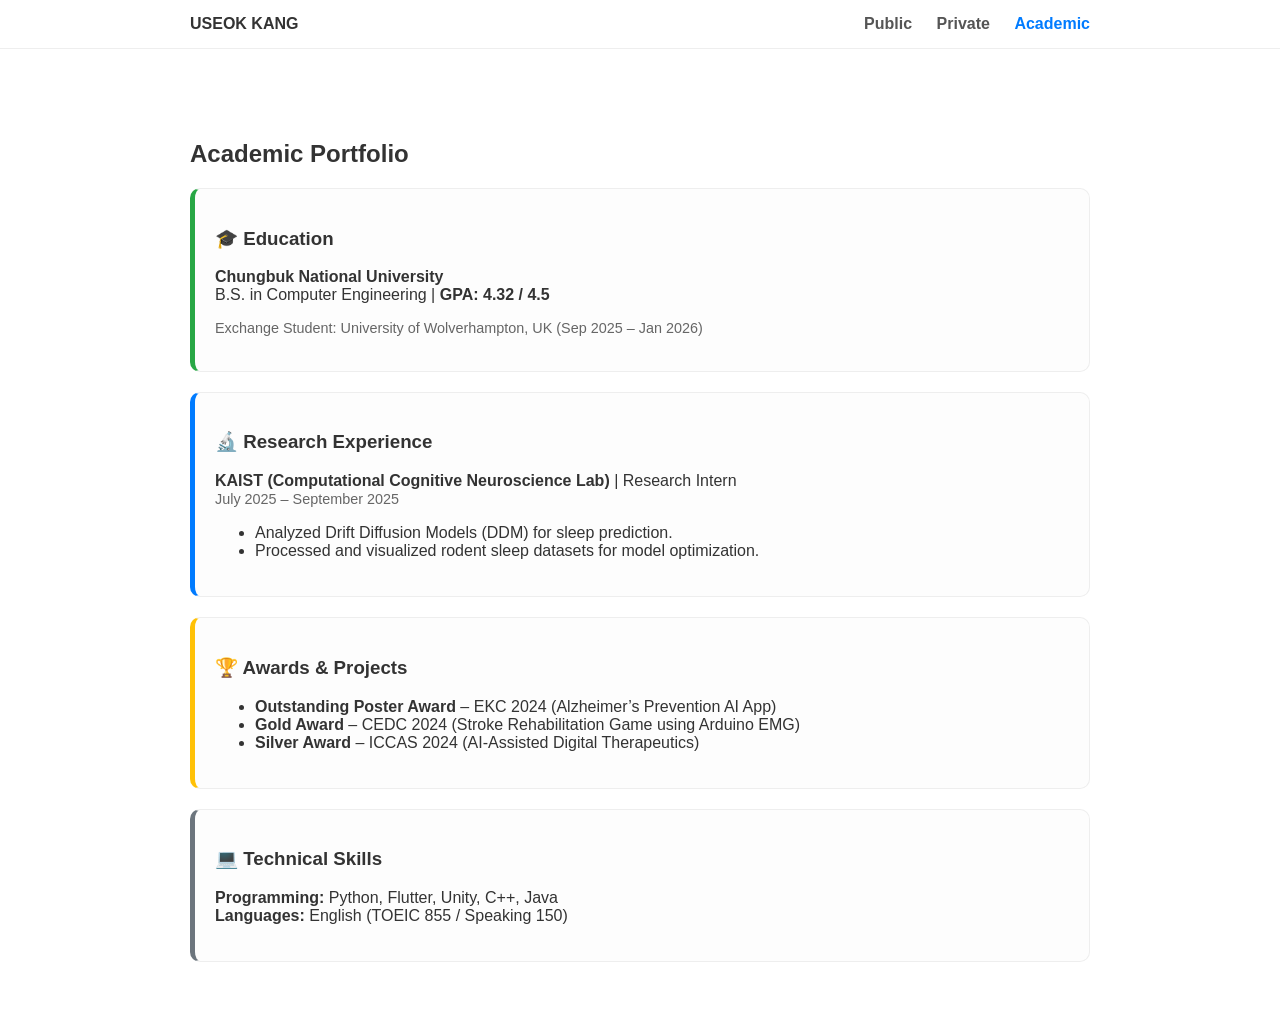
==== academic.html @ 67f7e9c7 "first files upload" ====
<!DOCTYPE html>
<html lang="en">
<head>
    <meta charset="UTF-8">
    <title>Useok Kang | Academic</title>
    <link rel="stylesheet" href="css/style.css">
</head>
<body>
    <nav class="navbar">
        <div class="container" style="padding: 0 20px; display: flex; justify-content: space-between;">
            <strong>USEOK KANG</strong>
            <div>
                <a href="index.html" class="nav-link">Public</a>
                <a href="story.html" class="nav-link">Private</a>
                <a href="academic.html" class="nav-link active">Academic</a>
            </div>
        </div>
    </nav>

    <div class="container">
        <h2>Academic Portfolio</h2>
        
        <div class="card" style="border-left: 5px solid #28a745;">
            <h3>🎓 Education</h3>
            <p><strong>Chungbuk National University</strong><br>B.S. in Computer Engineering | <strong>GPA: 4.32 / 4.5</strong></p>
            <p style="color: #666; font-size: 0.9em;">Exchange Student: University of Wolverhampton, UK (Sep 2025 – Jan 2026)</p>
        </div>

        <div class="card" style="border-left: 5px solid #007bff;">
            <h3>🔬 Research Experience</h3>
            <p><strong>KAIST (Computational Cognitive Neuroscience Lab)</strong> | Research Intern<br>
            <span style="color: #666; font-size: 0.9em;">July 2025 – September 2025</span></p>
            <ul>
                <li>Analyzed Drift Diffusion Models (DDM) for sleep prediction.</li>
                <li>Processed and visualized rodent sleep datasets for model optimization.</li>
            </ul>
        </div>

        <div class="card" style="border-left: 5px solid #ffc107;">
            <h3>🏆 Awards & Projects</h3>
            <ul>
                <li><strong>Outstanding Poster Award</strong> – EKC 2024 (Alzheimer’s Prevention AI App)</li>
                <li><strong>Gold Award</strong> – CEDC 2024 (Stroke Rehabilitation Game using Arduino EMG)</li>
                <li><strong>Silver Award</strong> – ICCAS 2024 (AI-Assisted Digital Therapeutics)</li>
            </ul>
        </div>

        <div class="card" style="border-left: 5px solid #6c757d;">
            <h3>💻 Technical Skills</h3>
            <p><strong>Programming:</strong> Python, Flutter, Unity, C++, Java<br>
            <strong>Languages:</strong> English (TOEIC 855 / Speaking 150)</p>
        </div>
    </div>
</body>
</html>
---- css/style.css ----
/* css/style.css */
body { font-family: 'Inter', sans-serif; background: #ffffff; color: #333; margin: 0; padding-top: 80px; }
.navbar { background: rgba(255,255,255,0.95); backdrop-filter: blur(5px); border-bottom: 1px solid #eee; padding: 15px 0; position: fixed; top: 0; width: 100%; z-index: 1000; }
.nav-link { color: #555; text-decoration: none; margin-left: 20px; font-weight: 600; }
.nav-link:hover, .nav-link.active { color: #007bff; }
.container { max-width: 900px; margin: 0 auto; padding: 40px 20px; }
.photo-circle { width: 250px; height: 250px; border-radius: 50%; object-fit: cover; margin-bottom: 30px; border: 5px solid #f8f9fa; }
.photo-landscape { width: 100%; height: 350px; object-fit: cover; border-radius: 15px; margin-bottom: 20px; }
.btn { display: inline-block; padding: 10px 25px; border-radius: 30px; text-decoration: none; font-weight: bold; margin: 5px; }
.btn-primary { background: #007bff; color: white; border: 1px solid #007bff; }
.btn-dark { background: #333; color: white; border: 1px solid #333; }
.card { background: #fdfdfd; border: 1px solid #eee; border-radius: 10px; padding: 20px; margin-bottom: 20px; }
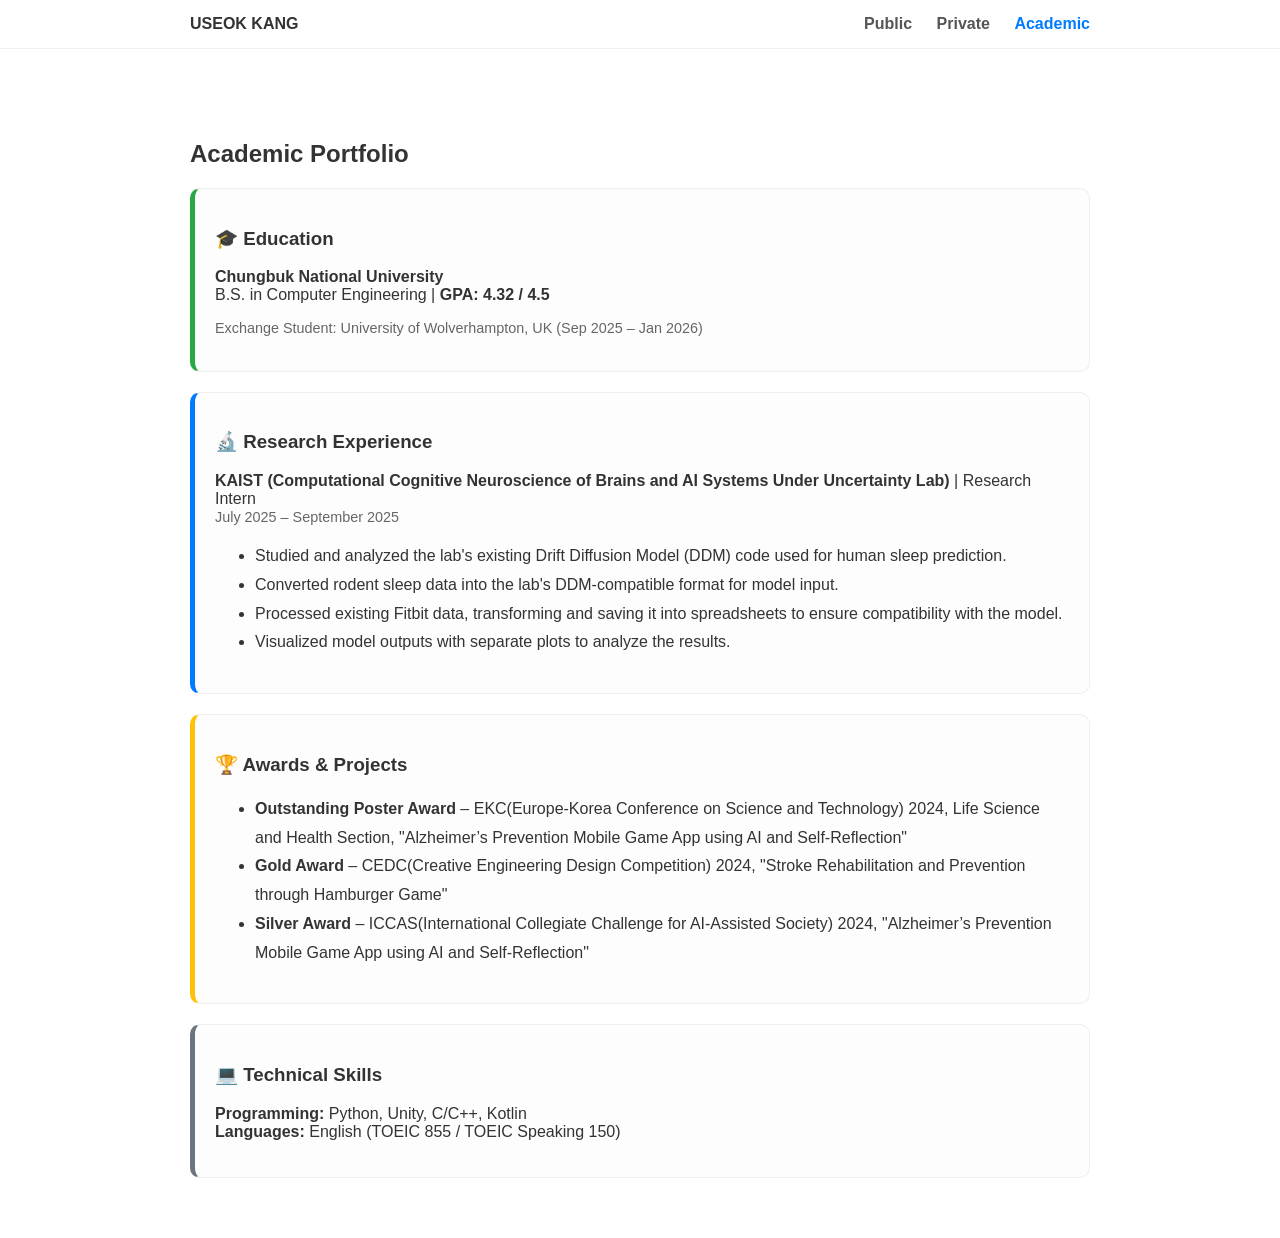
==== commit 40028eed: "Refine academic portfolio content and structure Updated research experience details and awards/proje" ====
--- a/academic.html
+++ b/academic.html
@@ -28,28 +28,31 @@
 
         <div class="card" style="border-left: 5px solid #007bff;">
             <h3>🔬 Research Experience</h3>
-            <p><strong>KAIST (Computational Cognitive Neuroscience Lab)</strong> | Research Intern<br>
+            <p><strong>KAIST (Computational Cognitive Neuroscience of Brains and AI Systems Under Uncertainty Lab)</strong> | Research Intern<br>
             <span style="color: #666; font-size: 0.9em;">July 2025 – September 2025</span></p>
-            <ul>
-                <li>Analyzed Drift Diffusion Models (DDM) for sleep prediction.</li>
-                <li>Processed and visualized rodent sleep datasets for model optimization.</li>
+            <ul style="line-height: 1.8;">
+                <li>Studied and analyzed the lab's existing Drift Diffusion Model (DDM) code used for human sleep prediction.</li>
+                <li>Converted rodent sleep data into the lab's DDM-compatible format for model input.</li>
+                <li>Processed existing Fitbit data, transforming and saving it into spreadsheets to ensure compatibility with the model.</li>
+                <li>Visualized model outputs with separate plots to analyze the results.</li>
             </ul>
         </div>
 
-        <div class="card" style="border-left: 5px solid #ffc107;">
+       <div class="card" style="border-left: 5px solid #ffc107;">
             <h3>🏆 Awards & Projects</h3>
-            <ul>
-                <li><strong>Outstanding Poster Award</strong> – EKC 2024 (Alzheimer’s Prevention AI App)</li>
-                <li><strong>Gold Award</strong> – CEDC 2024 (Stroke Rehabilitation Game using Arduino EMG)</li>
-                <li><strong>Silver Award</strong> – ICCAS 2024 (AI-Assisted Digital Therapeutics)</li>
+            <ul style="line-height: 1.8;">
+                <li><strong>Outstanding Poster Award</strong> – EKC(Europe-Korea Conference on Science and Technology) 2024, Life Science and Health Section, "Alzheimer’s Prevention Mobile Game App using AI and Self-Reflection"</li>
+                <li><strong>Gold Award</strong> – CEDC(Creative Engineering Design Competition) 2024, "Stroke Rehabilitation and Prevention through Hamburger Game"</li>
+                <li><strong>Silver Award</strong> – ICCAS(International Collegiate Challenge for AI-Assisted Society) 2024, "Alzheimer’s Prevention Mobile Game App using AI and Self-Reflection"</li>
             </ul>
         </div>
 
         <div class="card" style="border-left: 5px solid #6c757d;">
             <h3>💻 Technical Skills</h3>
-            <p><strong>Programming:</strong> Python, Flutter, Unity, C++, Java<br>
-            <strong>Languages:</strong> English (TOEIC 855 / Speaking 150)</p>
+            <p><strong>Programming:</strong> Python, Unity, C/C++, Kotlin <br>
+            <strong>Languages:</strong> English (TOEIC 855 / TOEIC Speaking 150)</p>
         </div>
     </div>
 </body>
-</html>+
+</html>
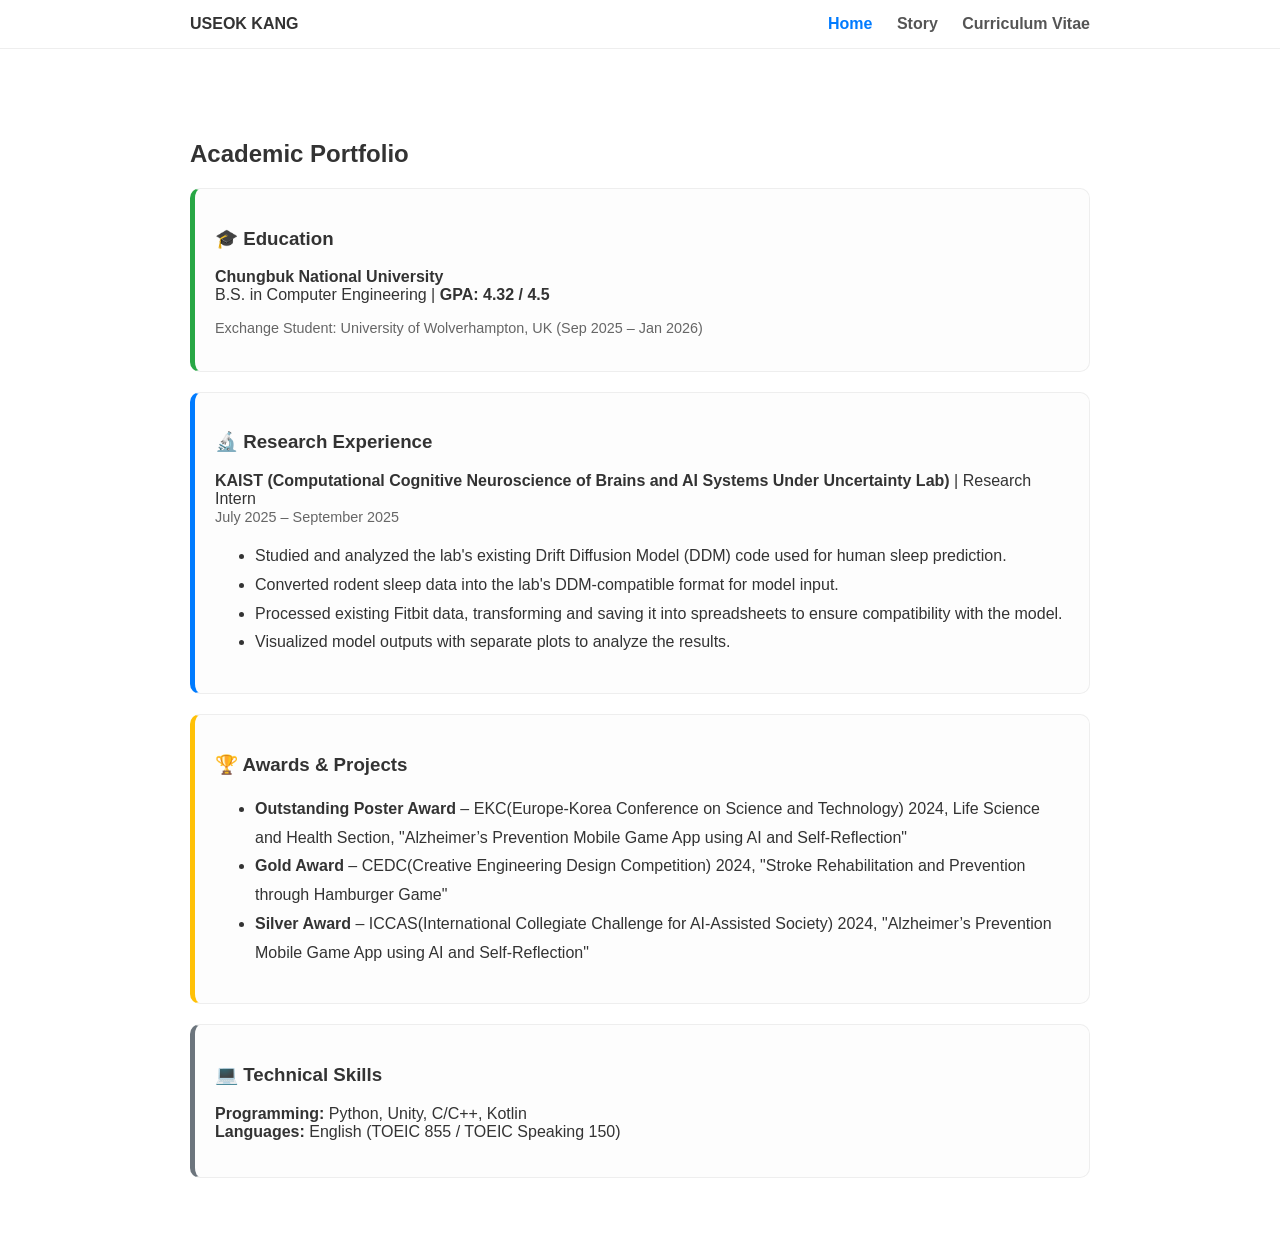
==== commit 58ad6641: "Update academic.html" ====
--- a/academic.html
+++ b/academic.html
@@ -10,9 +10,9 @@
         <div class="container" style="padding: 0 20px; display: flex; justify-content: space-between;">
             <strong>USEOK KANG</strong>
             <div>
-                <a href="index.html" class="nav-link">Public</a>
-                <a href="story.html" class="nav-link">Private</a>
-                <a href="academic.html" class="nav-link active">Academic</a>
+                <a href="index.html" class="nav-link active">Home</a>
+                <a href="story.html" class="nav-link">Story</a>
+                <a href="academic.html" class="nav-link">Curriculum Vitae</a>
             </div>
         </div>
     </nav>
@@ -56,3 +56,4 @@
 </body>
 
 </html>
+
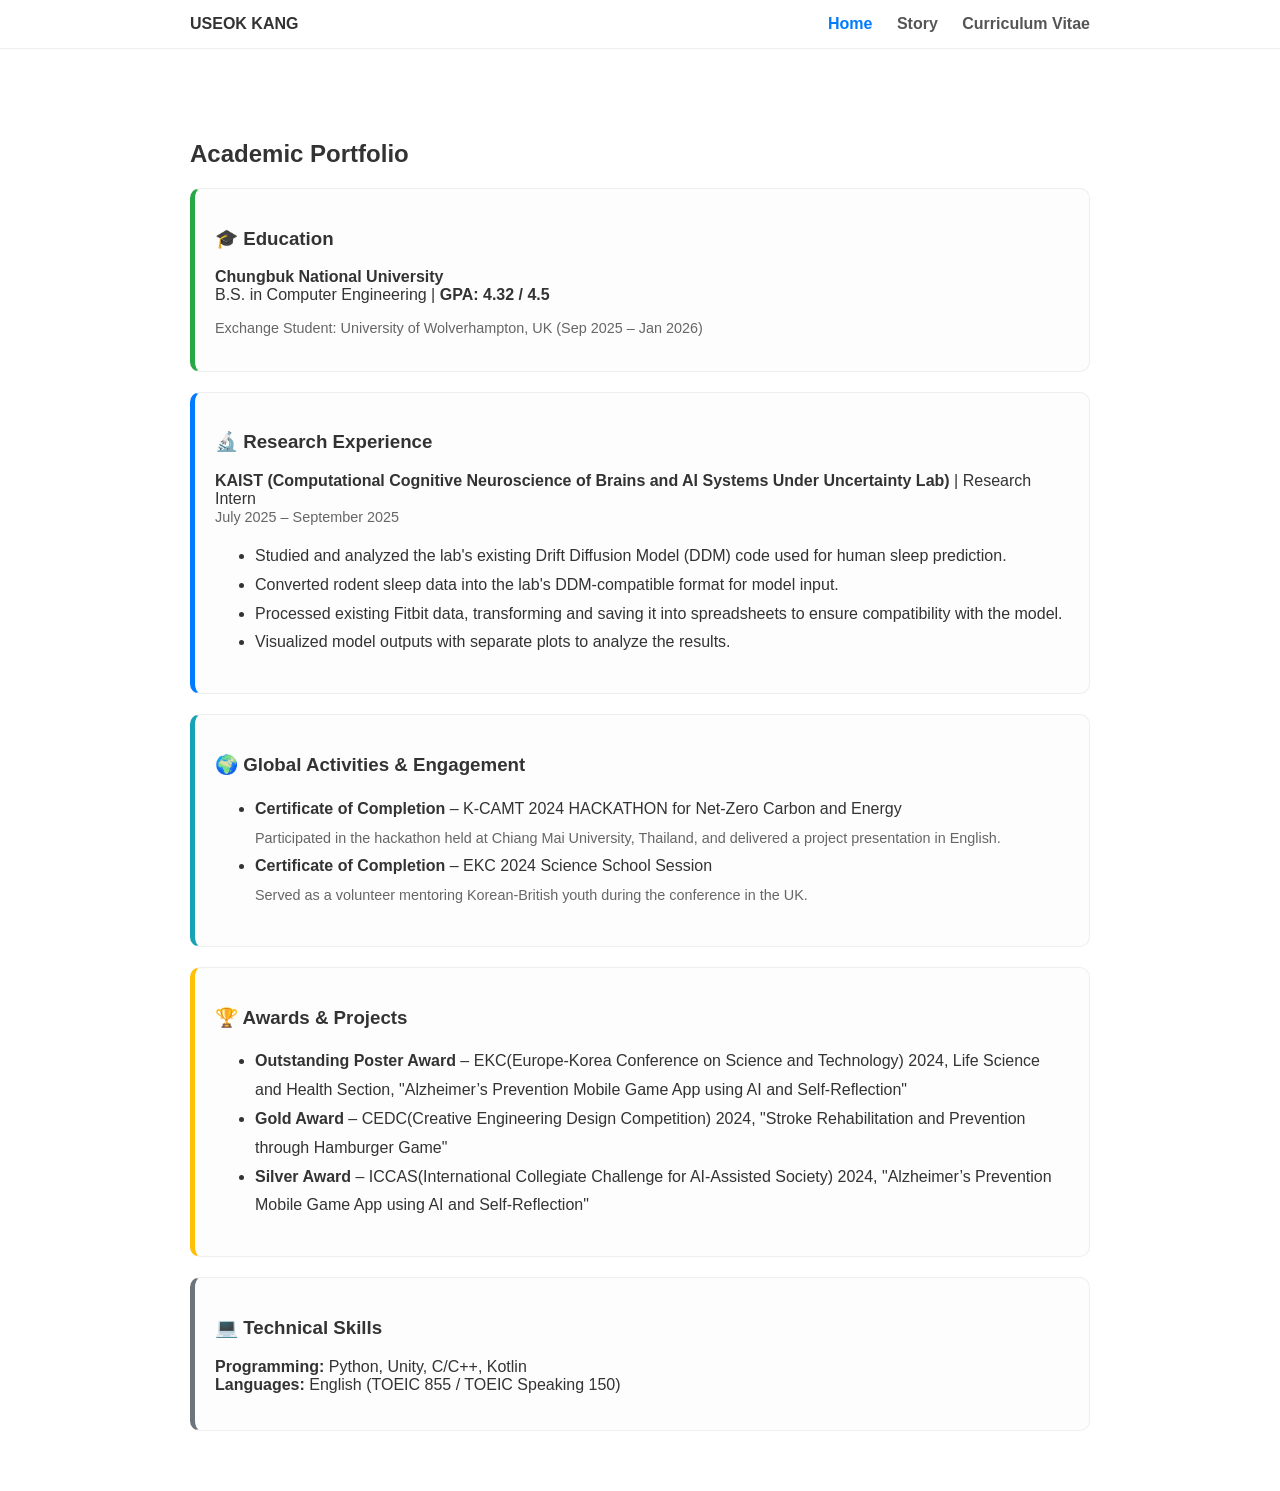
==== commit 8bfe2347: "Update academic.html with global activities section Added global activities and engagement section t" ====
--- a/academic.html
+++ b/academic.html
@@ -38,7 +38,17 @@
             </ul>
         </div>
 
-       <div class="card" style="border-left: 5px solid #ffc107;">
+        <div class="card" style="border-left: 5px solid #17a2b8;">
+            <h3>🌍 Global Activities & Engagement</h3>
+            <ul style="line-height: 1.8;">
+                <li><strong>Certificate of Completion</strong> – K-CAMT 2024 HACKATHON for Net-Zero Carbon and Energy<br>
+                <span style="color: #666; font-size: 0.9em;">Participated in the hackathon held at Chiang Mai University, Thailand, and delivered a project presentation in English.</span></li>
+                <li><strong>Certificate of Completion</strong> – EKC 2024 Science School Session<br>
+                <span style="color: #666; font-size: 0.9em;">Served as a volunteer mentoring Korean-British youth during the conference in the UK.</span></li>
+            </ul>
+        </div>
+
+        <div class="card" style="border-left: 5px solid #ffc107;">
             <h3>🏆 Awards & Projects</h3>
             <ul style="line-height: 1.8;">
                 <li><strong>Outstanding Poster Award</strong> – EKC(Europe-Korea Conference on Science and Technology) 2024, Life Science and Health Section, "Alzheimer’s Prevention Mobile Game App using AI and Self-Reflection"</li>
@@ -57,3 +67,4 @@
 
 </html>
 
+
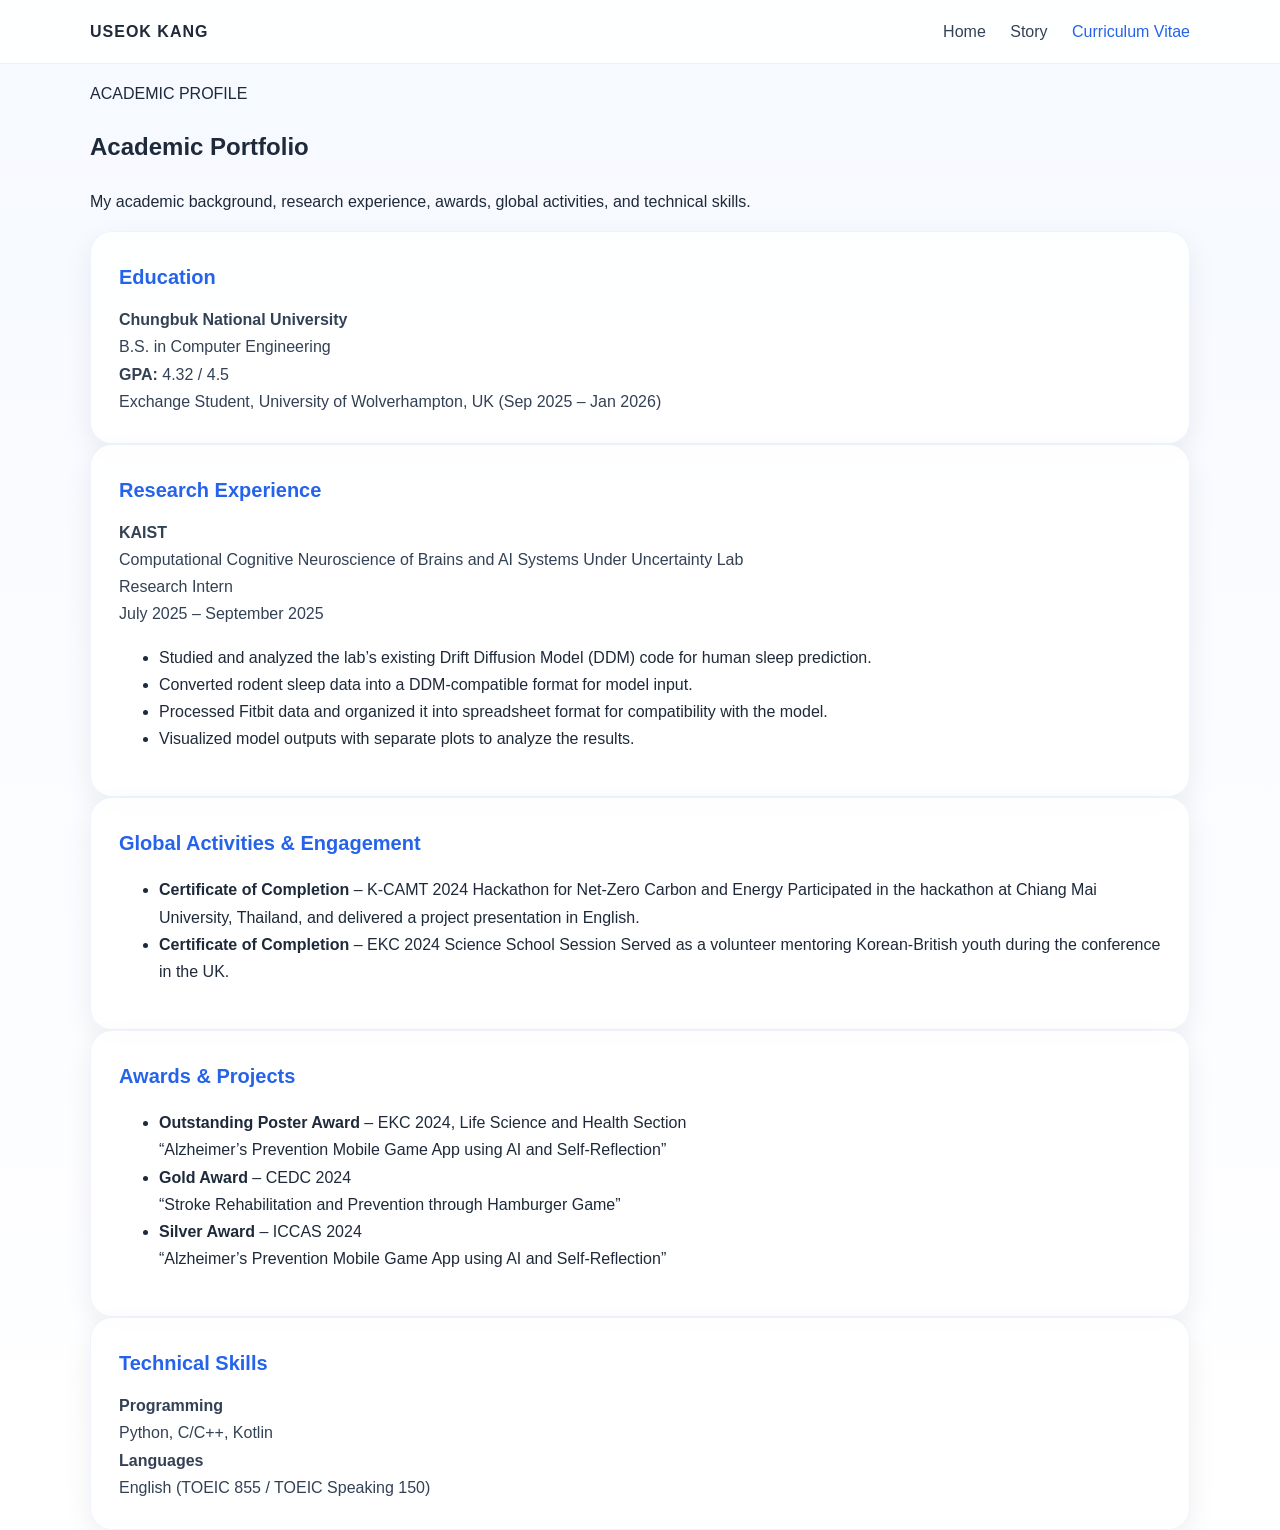
==== commit 059590fd: "Update academic.html" ====
--- a/academic.html
+++ b/academic.html
@@ -2,69 +2,113 @@
 <html lang="en">
 <head>
     <meta charset="UTF-8">
+    <meta name="viewport" content="width=device-width, initial-scale=1.0">
     <title>Useok Kang | Academic</title>
     <link rel="stylesheet" href="css/style.css">
 </head>
 <body>
     <nav class="navbar">
-        <div class="container" style="padding: 0 20px; display: flex; justify-content: space-between;">
-            <strong>USEOK KANG</strong>
+        <div class="container nav-inner">
+            <strong class="logo">USEOK KANG</strong>
             <div>
-                <a href="index.html" class="nav-link active">Home</a>
+                <a href="index.html" class="nav-link">Home</a>
                 <a href="story.html" class="nav-link">Story</a>
-                <a href="academic.html" class="nav-link">Curriculum Vitae</a>
+                <a href="academic.html" class="nav-link active">Curriculum Vitae</a>
             </div>
         </div>
     </nav>
 
-    <div class="container">
-        <h2>Academic Portfolio</h2>
-        
-        <div class="card" style="border-left: 5px solid #28a745;">
-            <h3>🎓 Education</h3>
-            <p><strong>Chungbuk National University</strong><br>B.S. in Computer Engineering | <strong>GPA: 4.32 / 4.5</strong></p>
-            <p style="color: #666; font-size: 0.9em;">Exchange Student: University of Wolverhampton, UK (Sep 2025 – Jan 2026)</p>
-        </div>
+    <div class="container academic-page">
+        <section class="page-header">
+            <p class="section-badge">ACADEMIC PROFILE</p>
+            <h1>Academic Portfolio</h1>
+            <p class="page-subtitle">
+                My academic background, research experience, awards, global activities,
+                and technical skills.
+            </p>
+        </section>
 
-        <div class="card" style="border-left: 5px solid #007bff;">
-            <h3>🔬 Research Experience</h3>
-            <p><strong>KAIST (Computational Cognitive Neuroscience of Brains and AI Systems Under Uncertainty Lab)</strong> | Research Intern<br>
-            <span style="color: #666; font-size: 0.9em;">July 2025 – September 2025</span></p>
-            <ul style="line-height: 1.8;">
-                <li>Studied and analyzed the lab's existing Drift Diffusion Model (DDM) code used for human sleep prediction.</li>
-                <li>Converted rodent sleep data into the lab's DDM-compatible format for model input.</li>
-                <li>Processed existing Fitbit data, transforming and saving it into spreadsheets to ensure compatibility with the model.</li>
-                <li>Visualized model outputs with separate plots to analyze the results.</li>
-            </ul>
-        </div>
+        <section class="academic-grid">
+            <div class="card academic-card accent-green">
+                <h3>Education</h3>
+                <p>
+                    <strong>Chungbuk National University</strong><br>
+                    B.S. in Computer Engineering
+                </p>
+                <p class="meta-text"><strong>GPA:</strong> 4.32 / 4.5</p>
+                <p class="meta-text">
+                    Exchange Student, University of Wolverhampton, UK
+                    (Sep 2025 – Jan 2026)
+                </p>
+            </div>
 
-        <div class="card" style="border-left: 5px solid #17a2b8;">
-            <h3>🌍 Global Activities & Engagement</h3>
-            <ul style="line-height: 1.8;">
-                <li><strong>Certificate of Completion</strong> – K-CAMT 2024 HACKATHON for Net-Zero Carbon and Energy<br>
-                <span style="color: #666; font-size: 0.9em;">Participated in the hackathon held at Chiang Mai University, Thailand, and delivered a project presentation in English.</span></li>
-                <li><strong>Certificate of Completion</strong> – EKC 2024 Science School Session<br>
-                <span style="color: #666; font-size: 0.9em;">Served as a volunteer mentoring Korean-British youth during the conference in the UK.</span></li>
-            </ul>
-        </div>
+            <div class="card academic-card accent-blue">
+                <h3>Research Experience</h3>
+                <p>
+                    <strong>KAIST</strong><br>
+                    Computational Cognitive Neuroscience of Brains and AI Systems Under Uncertainty Lab<br>
+                    Research Intern
+                </p>
+                <p class="meta-text">July 2025 – September 2025</p>
+                <ul class="clean-list">
+                    <li>Studied and analyzed the lab’s existing Drift Diffusion Model (DDM) code for human sleep prediction.</li>
+                    <li>Converted rodent sleep data into a DDM-compatible format for model input.</li>
+                    <li>Processed Fitbit data and organized it into spreadsheet format for compatibility with the model.</li>
+                    <li>Visualized model outputs with separate plots to analyze the results.</li>
+                </ul>
+            </div>
 
-        <div class="card" style="border-left: 5px solid #ffc107;">
-            <h3>🏆 Awards & Projects</h3>
-            <ul style="line-height: 1.8;">
-                <li><strong>Outstanding Poster Award</strong> – EKC(Europe-Korea Conference on Science and Technology) 2024, Life Science and Health Section, "Alzheimer’s Prevention Mobile Game App using AI and Self-Reflection"</li>
-                <li><strong>Gold Award</strong> – CEDC(Creative Engineering Design Competition) 2024, "Stroke Rehabilitation and Prevention through Hamburger Game"</li>
-                <li><strong>Silver Award</strong> – ICCAS(International Collegiate Challenge for AI-Assisted Society) 2024, "Alzheimer’s Prevention Mobile Game App using AI and Self-Reflection"</li>
-            </ul>
-        </div>
+            <div class="card academic-card accent-cyan">
+                <h3>Global Activities & Engagement</h3>
+                <ul class="clean-list">
+                    <li>
+                        <strong>Certificate of Completion</strong> – K-CAMT 2024 Hackathon for Net-Zero Carbon and Energy
+                        <span class="list-note">
+                            Participated in the hackathon at Chiang Mai University, Thailand,
+                            and delivered a project presentation in English.
+                        </span>
+                    </li>
+                    <li>
+                        <strong>Certificate of Completion</strong> – EKC 2024 Science School Session
+                        <span class="list-note">
+                            Served as a volunteer mentoring Korean-British youth during the conference in the UK.
+                        </span>
+                    </li>
+                </ul>
+            </div>
 
-        <div class="card" style="border-left: 5px solid #6c757d;">
-            <h3>💻 Technical Skills</h3>
-            <p><strong>Programming:</strong> Python, Unity, C/C++, Kotlin <br>
-            <strong>Languages:</strong> English (TOEIC 855 / TOEIC Speaking 150)</p>
-        </div>
+            <div class="card academic-card accent-yellow">
+                <h3>Awards & Projects</h3>
+                <ul class="clean-list">
+                    <li>
+                        <strong>Outstanding Poster Award</strong> – EKC 2024, Life Science and Health Section<br>
+                        <span class="list-note">“Alzheimer’s Prevention Mobile Game App using AI and Self-Reflection”</span>
+                    </li>
+                    <li>
+                        <strong>Gold Award</strong> – CEDC 2024<br>
+                        <span class="list-note">“Stroke Rehabilitation and Prevention through Hamburger Game”</span>
+                    </li>
+                    <li>
+                        <strong>Silver Award</strong> – ICCAS 2024<br>
+                        <span class="list-note">“Alzheimer’s Prevention Mobile Game App using AI and Self-Reflection”</span>
+                    </li>
+                </ul>
+            </div>
+
+            <div class="card academic-card accent-gray full-width">
+                <h3>Technical Skills</h3>
+                <div class="skills-grid">
+                    <div>
+                        <p><strong>Programming</strong></p>
+                        <p class="meta-text">Python, C/C++, Kotlin</p>
+                    </div>
+                    <div>
+                        <p><strong>Languages</strong></p>
+                        <p class="meta-text">English (TOEIC 855 / TOEIC Speaking 150)</p>
+                    </div>
+                </div>
+            </div>
+        </section>
     </div>
 </body>
-
 </html>
-
-
--- a/css/style.css
+++ b/css/style.css
@@ -1,12 +1,217 @@
-/* css/style.css */
-body { font-family: 'Inter', sans-serif; background: #ffffff; color: #333; margin: 0; padding-top: 80px; }
-.navbar { background: rgba(255,255,255,0.95); backdrop-filter: blur(5px); border-bottom: 1px solid #eee; padding: 15px 0; position: fixed; top: 0; width: 100%; z-index: 1000; }
-.nav-link { color: #555; text-decoration: none; margin-left: 20px; font-weight: 600; }
-.nav-link:hover, .nav-link.active { color: #007bff; }
-.container { max-width: 900px; margin: 0 auto; padding: 40px 20px; }
-.photo-circle { width: 250px; height: 250px; border-radius: 50%; object-fit: cover; margin-bottom: 30px; border: 5px solid #f8f9fa; }
-.photo-landscape { width: 100%; height: 350px; object-fit: cover; border-radius: 15px; margin-bottom: 20px; }
-.btn { display: inline-block; padding: 10px 25px; border-radius: 30px; text-decoration: none; font-weight: bold; margin: 5px; }
-.btn-primary { background: #007bff; color: white; border: 1px solid #007bff; }
-.btn-dark { background: #333; color: white; border: 1px solid #333; }
-.card { background: #fdfdfd; border: 1px solid #eee; border-radius: 10px; padding: 20px; margin-bottom: 20px; }+body {
+    margin: 0;
+    font-family: "Segoe UI", Arial, sans-serif;
+    background: linear-gradient(180deg, #f6f9ff 0%, #ffffff 100%);
+    color: #1e2a3a;
+    line-height: 1.7;
+}
+
+.container {
+    width: min(1100px, 92%);
+    margin: 0 auto;
+}
+
+.navbar {
+    position: sticky;
+    top: 0;
+    z-index: 1000;
+    background: rgba(255, 255, 255, 0.88);
+    backdrop-filter: blur(10px);
+    border-bottom: 1px solid rgba(0, 0, 0, 0.06);
+}
+
+.nav-inner {
+    padding: 18px 20px;
+    display: flex;
+    justify-content: space-between;
+    align-items: center;
+}
+
+.logo {
+    letter-spacing: 1px;
+    font-size: 1rem;
+}
+
+.nav-link {
+    color: #334155;
+    text-decoration: none;
+    margin-left: 20px;
+    font-weight: 500;
+    transition: color 0.25s ease;
+}
+
+.nav-link:hover,
+.nav-link.active {
+    color: #2563eb;
+}
+
+.story-page {
+    padding: 50px 0 80px;
+}
+
+.story-header {
+    text-align: center;
+    margin-bottom: 32px;
+}
+
+.story-badge {
+    display: inline-block;
+    margin: 0 0 10px;
+    padding: 6px 12px;
+    border-radius: 999px;
+    background: #dbeafe;
+    color: #1d4ed8;
+    font-size: 0.82rem;
+    font-weight: 700;
+    letter-spacing: 0.08em;
+}
+
+.story-header h1 {
+    margin: 0;
+    font-size: 2.6rem;
+    color: #0f172a;
+}
+
+.story-subtitle {
+    max-width: 720px;
+    margin: 16px auto 0;
+    color: #475569;
+    font-size: 1.05rem;
+}
+
+.photo-grid {
+    display: grid;
+    grid-template-columns: 2fr 1fr;
+    gap: 22px;
+    margin-top: 30px;
+    margin-bottom: 42px;
+}
+
+.photo-card {
+    position: relative;
+    overflow: hidden;
+    border-radius: 24px;
+    background: #e5e7eb;
+    box-shadow: 0 16px 40px rgba(15, 23, 42, 0.12);
+    min-height: 320px;
+    transform: translateY(0);
+    transition: transform 0.35s ease, box-shadow 0.35s ease;
+}
+
+.photo-card.large {
+    min-height: 460px;
+}
+
+.photo-card:hover {
+    transform: translateY(-6px);
+    box-shadow: 0 22px 48px rgba(15, 23, 42, 0.18);
+}
+
+.photo-card img {
+    width: 100%;
+    height: 100%;
+    object-fit: cover;
+    display: block;
+    transition: transform 0.5s ease;
+}
+
+.photo-card:hover img {
+    transform: scale(1.04);
+}
+
+.photo-overlay {
+    position: absolute;
+    left: 0;
+    right: 0;
+    bottom: 0;
+    padding: 22px;
+    color: white;
+    background: linear-gradient(to top, rgba(15, 23, 42, 0.85), rgba(15, 23, 42, 0.15), transparent);
+}
+
+.photo-overlay span {
+    display: inline-block;
+    font-size: 0.8rem;
+    opacity: 0.9;
+    margin-bottom: 6px;
+}
+
+.photo-overlay h3 {
+    margin: 0;
+    font-size: 1.2rem;
+}
+
+.story-cards {
+    display: grid;
+    gap: 22px;
+}
+
+.card {
+    background: rgba(255, 255, 255, 0.88);
+    border: 1px solid rgba(37, 99, 235, 0.08);
+    border-radius: 22px;
+    padding: 28px;
+    box-shadow: 0 10px 28px rgba(15, 23, 42, 0.07);
+    transition: transform 0.25s ease, box-shadow 0.25s ease;
+}
+
+.card:hover {
+    transform: translateY(-4px);
+    box-shadow: 0 16px 34px rgba(15, 23, 42, 0.11);
+}
+
+.card h3 {
+    margin-top: 0;
+    margin-bottom: 12px;
+    color: #2563eb;
+    font-size: 1.25rem;
+}
+
+.card p {
+    margin: 0;
+    color: #334155;
+}
+
+.highlight-card {
+    background: linear-gradient(135deg, #eff6ff 0%, #ffffff 100%);
+    border: 1px solid rgba(37, 99, 235, 0.12);
+}
+
+@media (max-width: 900px) {
+    .photo-grid {
+        grid-template-columns: 1fr;
+    }
+
+    .photo-card.large,
+    .photo-card {
+        min-height: 300px;
+    }
+
+    .story-header h1 {
+        font-size: 2rem;
+    }
+}
+
+@media (max-width: 640px) {
+    .nav-inner {
+        flex-direction: column;
+        gap: 10px;
+    }
+
+    .nav-link {
+        margin-left: 12px;
+        margin-right: 12px;
+    }
+
+    .story-page {
+        padding-top: 30px;
+    }
+
+    .story-header h1 {
+        font-size: 1.7rem;
+    }
+
+    .card {
+        padding: 22px;
+    }
+}
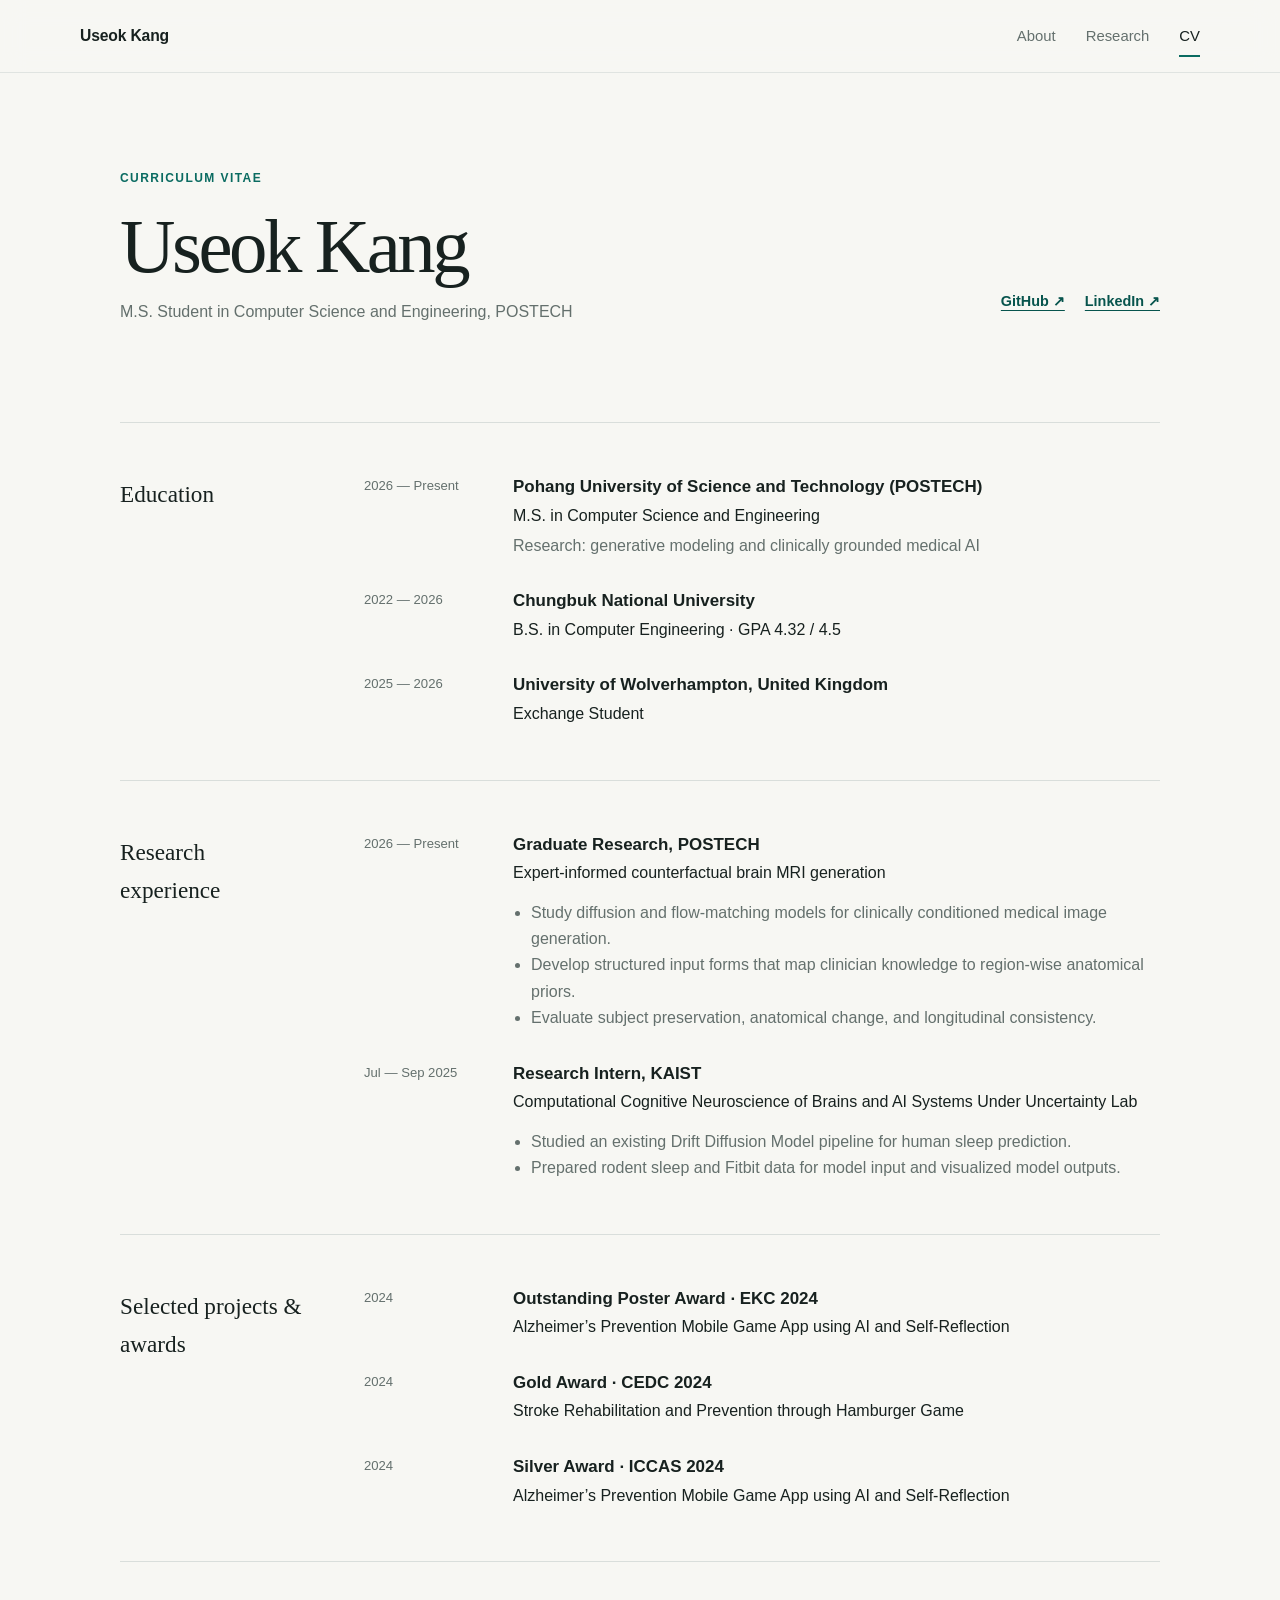
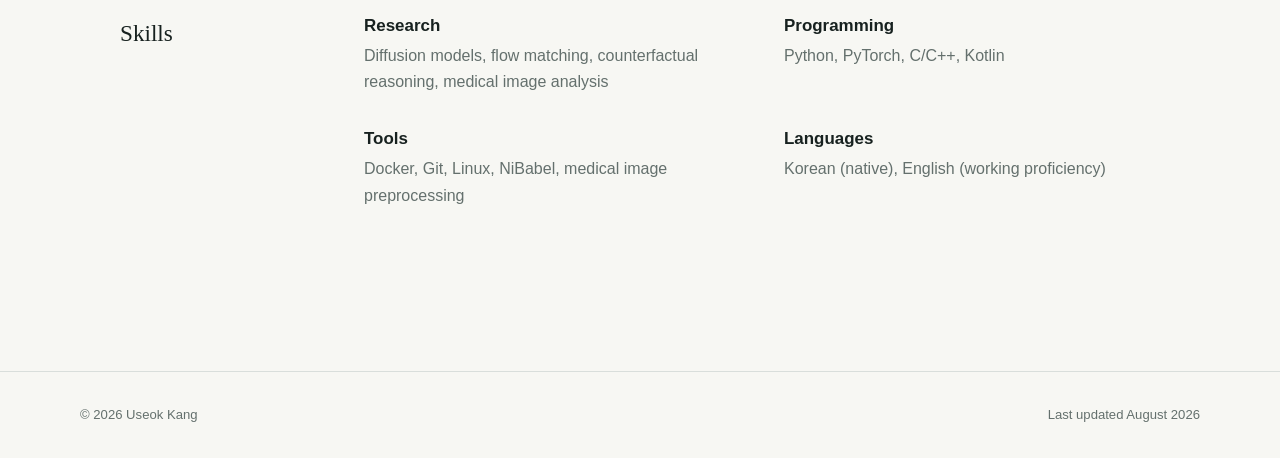
==== commit 1d181f51: "Redesign portfolio for current POSTECH research profile" ====
--- a/academic.html
+++ b/academic.html
@@ -1,114 +1,139 @@
-<!DOCTYPE html>
-<html lang="en">
-<head>
-    <meta charset="UTF-8">
-    <meta name="viewport" content="width=device-width, initial-scale=1.0">
-    <title>Useok Kang | Academic</title>
-    <link rel="stylesheet" href="css/style.css">
-</head>
-<body>
-    <nav class="navbar">
-        <div class="container nav-inner">
-            <strong class="logo">USEOK KANG</strong>
-            <div>
-                <a href="index.html" class="nav-link">Home</a>
-                <a href="story.html" class="nav-link">Story</a>
-                <a href="academic.html" class="nav-link active">Curriculum Vitae</a>
-            </div>
-        </div>
-    </nav>
-
-    <div class="container academic-page">
-        <section class="page-header">
-            <p class="section-badge">ACADEMIC PROFILE</p>
-            <h1>Academic Portfolio</h1>
-            <p class="page-subtitle">
-                My academic background, research experience, awards, global activities,
-                and technical skills.
-            </p>
-        </section>
-
-        <section class="academic-grid">
-            <div class="card academic-card accent-green">
-                <h3>Education</h3>
-                <p>
-                    <strong>Chungbuk National University</strong><br>
-                    B.S. in Computer Engineering
-                </p>
-                <p class="meta-text"><strong>GPA:</strong> 4.32 / 4.5</p>
-                <p class="meta-text">
-                    Exchange Student, University of Wolverhampton, UK
-                    (Sep 2025 – Jan 2026)
-                </p>
-            </div>
-
-            <div class="card academic-card accent-blue">
-                <h3>Research Experience</h3>
-                <p>
-                    <strong>KAIST</strong><br>
-                    Computational Cognitive Neuroscience of Brains and AI Systems Under Uncertainty Lab<br>
-                    Research Intern
-                </p>
-                <p class="meta-text">July 2025 – September 2025</p>
-                <ul class="clean-list">
-                    <li>Studied and analyzed the lab’s existing Drift Diffusion Model (DDM) code for human sleep prediction.</li>
-                    <li>Converted rodent sleep data into a DDM-compatible format for model input.</li>
-                    <li>Processed Fitbit data and organized it into spreadsheet format for compatibility with the model.</li>
-                    <li>Visualized model outputs with separate plots to analyze the results.</li>
-                </ul>
-            </div>
-
-            <div class="card academic-card accent-cyan">
-                <h3>Global Activities & Engagement</h3>
-                <ul class="clean-list">
-                    <li>
-                        <strong>Certificate of Completion</strong> – K-CAMT 2024 Hackathon for Net-Zero Carbon and Energy
-                        <span class="list-note">
-                            Participated in the hackathon at Chiang Mai University, Thailand,
-                            and delivered a project presentation in English.
-                        </span>
-                    </li>
-                    <li>
-                        <strong>Certificate of Completion</strong> – EKC 2024 Science School Session
-                        <span class="list-note">
-                            Served as a volunteer mentoring Korean-British youth during the conference in the UK.
-                        </span>
-                    </li>
-                </ul>
-            </div>
-
-            <div class="card academic-card accent-yellow">
-                <h3>Awards & Projects</h3>
-                <ul class="clean-list">
-                    <li>
-                        <strong>Outstanding Poster Award</strong> – EKC 2024, Life Science and Health Section<br>
-                        <span class="list-note">“Alzheimer’s Prevention Mobile Game App using AI and Self-Reflection”</span>
-                    </li>
-                    <li>
-                        <strong>Gold Award</strong> – CEDC 2024<br>
-                        <span class="list-note">“Stroke Rehabilitation and Prevention through Hamburger Game”</span>
-                    </li>
-                    <li>
-                        <strong>Silver Award</strong> – ICCAS 2024<br>
-                        <span class="list-note">“Alzheimer’s Prevention Mobile Game App using AI and Self-Reflection”</span>
-                    </li>
-                </ul>
-            </div>
-
-            <div class="card academic-card accent-gray full-width">
-                <h3>Technical Skills</h3>
-                <div class="skills-grid">
-                    <div>
-                        <p><strong>Programming</strong></p>
-                        <p class="meta-text">Python, C/C++, Kotlin</p>
-                    </div>
-                    <div>
-                        <p><strong>Languages</strong></p>
-                        <p class="meta-text">English (TOEIC 855 / TOEIC Speaking 150)</p>
-                    </div>
-                </div>
-            </div>
-        </section>
-    </div>
-</body>
-</html>
+<!doctype html>
+<html lang="en">
+<head>
+    <meta charset="utf-8">
+    <meta name="viewport" content="width=device-width, initial-scale=1">
+    <meta name="description" content="Curriculum vitae of Useok Kang, an M.S. student at POSTECH working in medical AI.">
+    <title>Curriculum Vitae | Useok Kang</title>
+    <link rel="stylesheet" href="css/style.css">
+</head>
+<body>
+    <a class="skip-link" href="#main">Skip to content</a>
+
+    <header class="site-header">
+        <div class="container nav-inner">
+            <a class="wordmark" href="index.html" aria-label="Useok Kang home">Useok Kang</a>
+            <nav class="nav-links" aria-label="Primary navigation">
+                <a href="index.html">About</a>
+                <a href="research.html">Research</a>
+                <a href="academic.html" aria-current="page">CV</a>
+            </nav>
+        </div>
+    </header>
+
+    <main id="main" class="container page-main cv-page">
+        <header class="page-intro cv-intro">
+            <div>
+                <p class="eyebrow">Curriculum vitae</p>
+                <h1>Useok Kang</h1>
+                <p>M.S. Student in Computer Science and Engineering, POSTECH</p>
+            </div>
+            <div class="cv-links">
+                <a href="https://github.com/MuHaRVEY" target="_blank" rel="noreferrer">GitHub ↗</a>
+                <a href="https://www.linkedin.com/in/useokkang0123" target="_blank" rel="noreferrer">LinkedIn ↗</a>
+            </div>
+        </header>
+
+        <section class="cv-section">
+            <h2>Education</h2>
+            <div class="cv-entries">
+                <article class="cv-entry">
+                    <div class="cv-date">2026 — Present</div>
+                    <div>
+                        <h3>Pohang University of Science and Technology (POSTECH)</h3>
+                        <p>M.S. in Computer Science and Engineering</p>
+                        <p class="muted">Research: generative modeling and clinically grounded medical AI</p>
+                    </div>
+                </article>
+                <article class="cv-entry">
+                    <div class="cv-date">2022 — 2026</div>
+                    <div>
+                        <h3>Chungbuk National University</h3>
+                        <p>B.S. in Computer Engineering · GPA 4.32 / 4.5</p>
+                    </div>
+                </article>
+                <article class="cv-entry">
+                    <div class="cv-date">2025 — 2026</div>
+                    <div>
+                        <h3>University of Wolverhampton, United Kingdom</h3>
+                        <p>Exchange Student</p>
+                    </div>
+                </article>
+            </div>
+        </section>
+
+        <section class="cv-section">
+            <h2>Research experience</h2>
+            <div class="cv-entries">
+                <article class="cv-entry">
+                    <div class="cv-date">2026 — Present</div>
+                    <div>
+                        <h3>Graduate Research, POSTECH</h3>
+                        <p>Expert-informed counterfactual brain MRI generation</p>
+                        <ul>
+                            <li>Study diffusion and flow-matching models for clinically conditioned medical image generation.</li>
+                            <li>Develop structured input forms that map clinician knowledge to region-wise anatomical priors.</li>
+                            <li>Evaluate subject preservation, anatomical change, and longitudinal consistency.</li>
+                        </ul>
+                    </div>
+                </article>
+                <article class="cv-entry">
+                    <div class="cv-date">Jul — Sep 2025</div>
+                    <div>
+                        <h3>Research Intern, KAIST</h3>
+                        <p>Computational Cognitive Neuroscience of Brains and AI Systems Under Uncertainty Lab</p>
+                        <ul>
+                            <li>Studied an existing Drift Diffusion Model pipeline for human sleep prediction.</li>
+                            <li>Prepared rodent sleep and Fitbit data for model input and visualized model outputs.</li>
+                        </ul>
+                    </div>
+                </article>
+            </div>
+        </section>
+
+        <section class="cv-section">
+            <h2>Selected projects &amp; awards</h2>
+            <div class="cv-entries">
+                <article class="cv-entry">
+                    <div class="cv-date">2024</div>
+                    <div>
+                        <h3>Outstanding Poster Award · EKC 2024</h3>
+                        <p>Alzheimer’s Prevention Mobile Game App using AI and Self-Reflection</p>
+                    </div>
+                </article>
+                <article class="cv-entry">
+                    <div class="cv-date">2024</div>
+                    <div>
+                        <h3>Gold Award · CEDC 2024</h3>
+                        <p>Stroke Rehabilitation and Prevention through Hamburger Game</p>
+                    </div>
+                </article>
+                <article class="cv-entry">
+                    <div class="cv-date">2024</div>
+                    <div>
+                        <h3>Silver Award · ICCAS 2024</h3>
+                        <p>Alzheimer’s Prevention Mobile Game App using AI and Self-Reflection</p>
+                    </div>
+                </article>
+            </div>
+        </section>
+
+        <section class="cv-section">
+            <h2>Skills</h2>
+            <div class="skills-list">
+                <div><h3>Research</h3><p>Diffusion models, flow matching, counterfactual reasoning, medical image analysis</p></div>
+                <div><h3>Programming</h3><p>Python, PyTorch, C/C++, Kotlin</p></div>
+                <div><h3>Tools</h3><p>Docker, Git, Linux, NiBabel, medical image preprocessing</p></div>
+                <div><h3>Languages</h3><p>Korean (native), English (working proficiency)</p></div>
+            </div>
+        </section>
+    </main>
+
+    <footer class="site-footer">
+        <div class="container footer-inner">
+            <p>© 2026 Useok Kang</p>
+            <p>Last updated August 2026</p>
+        </div>
+    </footer>
+</body>
+</html>
--- a/css/style.css
+++ b/css/style.css
@@ -1,217 +1,713 @@
-body {
-    margin: 0;
-    font-family: "Segoe UI", Arial, sans-serif;
-    background: linear-gradient(180deg, #f6f9ff 0%, #ffffff 100%);
-    color: #1e2a3a;
-    line-height: 1.7;
-}
-
-.container {
-    width: min(1100px, 92%);
-    margin: 0 auto;
-}
-
-.navbar {
-    position: sticky;
-    top: 0;
-    z-index: 1000;
-    background: rgba(255, 255, 255, 0.88);
-    backdrop-filter: blur(10px);
-    border-bottom: 1px solid rgba(0, 0, 0, 0.06);
-}
-
-.nav-inner {
-    padding: 18px 20px;
-    display: flex;
-    justify-content: space-between;
-    align-items: center;
-}
-
-.logo {
-    letter-spacing: 1px;
-    font-size: 1rem;
-}
-
-.nav-link {
-    color: #334155;
-    text-decoration: none;
-    margin-left: 20px;
-    font-weight: 500;
-    transition: color 0.25s ease;
-}
-
-.nav-link:hover,
-.nav-link.active {
-    color: #2563eb;
-}
-
-.story-page {
-    padding: 50px 0 80px;
-}
-
-.story-header {
-    text-align: center;
-    margin-bottom: 32px;
-}
-
-.story-badge {
-    display: inline-block;
-    margin: 0 0 10px;
-    padding: 6px 12px;
-    border-radius: 999px;
-    background: #dbeafe;
-    color: #1d4ed8;
-    font-size: 0.82rem;
-    font-weight: 700;
-    letter-spacing: 0.08em;
-}
-
-.story-header h1 {
-    margin: 0;
-    font-size: 2.6rem;
-    color: #0f172a;
-}
-
-.story-subtitle {
-    max-width: 720px;
-    margin: 16px auto 0;
-    color: #475569;
-    font-size: 1.05rem;
-}
-
-.photo-grid {
-    display: grid;
-    grid-template-columns: 2fr 1fr;
-    gap: 22px;
-    margin-top: 30px;
-    margin-bottom: 42px;
-}
-
-.photo-card {
-    position: relative;
-    overflow: hidden;
-    border-radius: 24px;
-    background: #e5e7eb;
-    box-shadow: 0 16px 40px rgba(15, 23, 42, 0.12);
-    min-height: 320px;
-    transform: translateY(0);
-    transition: transform 0.35s ease, box-shadow 0.35s ease;
-}
-
-.photo-card.large {
-    min-height: 460px;
-}
-
-.photo-card:hover {
-    transform: translateY(-6px);
-    box-shadow: 0 22px 48px rgba(15, 23, 42, 0.18);
-}
-
-.photo-card img {
-    width: 100%;
-    height: 100%;
-    object-fit: cover;
-    display: block;
-    transition: transform 0.5s ease;
-}
-
-.photo-card:hover img {
-    transform: scale(1.04);
-}
-
-.photo-overlay {
-    position: absolute;
-    left: 0;
-    right: 0;
-    bottom: 0;
-    padding: 22px;
-    color: white;
-    background: linear-gradient(to top, rgba(15, 23, 42, 0.85), rgba(15, 23, 42, 0.15), transparent);
-}
-
-.photo-overlay span {
-    display: inline-block;
-    font-size: 0.8rem;
-    opacity: 0.9;
-    margin-bottom: 6px;
-}
-
-.photo-overlay h3 {
-    margin: 0;
-    font-size: 1.2rem;
-}
-
-.story-cards {
-    display: grid;
-    gap: 22px;
-}
-
-.card {
-    background: rgba(255, 255, 255, 0.88);
-    border: 1px solid rgba(37, 99, 235, 0.08);
-    border-radius: 22px;
-    padding: 28px;
-    box-shadow: 0 10px 28px rgba(15, 23, 42, 0.07);
-    transition: transform 0.25s ease, box-shadow 0.25s ease;
-}
-
-.card:hover {
-    transform: translateY(-4px);
-    box-shadow: 0 16px 34px rgba(15, 23, 42, 0.11);
-}
-
-.card h3 {
-    margin-top: 0;
-    margin-bottom: 12px;
-    color: #2563eb;
-    font-size: 1.25rem;
-}
-
-.card p {
-    margin: 0;
-    color: #334155;
-}
-
-.highlight-card {
-    background: linear-gradient(135deg, #eff6ff 0%, #ffffff 100%);
-    border: 1px solid rgba(37, 99, 235, 0.12);
-}
-
-@media (max-width: 900px) {
-    .photo-grid {
-        grid-template-columns: 1fr;
-    }
-
-    .photo-card.large,
-    .photo-card {
-        min-height: 300px;
-    }
-
-    .story-header h1 {
-        font-size: 2rem;
-    }
-}
-
-@media (max-width: 640px) {
-    .nav-inner {
-        flex-direction: column;
-        gap: 10px;
-    }
-
-    .nav-link {
-        margin-left: 12px;
-        margin-right: 12px;
-    }
-
-    .story-page {
-        padding-top: 30px;
-    }
-
-    .story-header h1 {
-        font-size: 1.7rem;
-    }
-
-    .card {
-        padding: 22px;
-    }
-}
+:root {
+    --bg: #f7f7f3;
+    --surface: #ffffff;
+    --ink: #17211f;
+    --muted: #64706d;
+    --line: #d9dedb;
+    --accent: #0a6b61;
+    --accent-dark: #07544d;
+    --soft: #e9f1ee;
+    --max-width: 1120px;
+}
+
+* {
+    box-sizing: border-box;
+}
+
+html {
+    scroll-behavior: smooth;
+}
+
+body {
+    margin: 0;
+    background: var(--bg);
+    color: var(--ink);
+    font-family: Inter, Pretendard, -apple-system, BlinkMacSystemFont, "Segoe UI", sans-serif;
+    font-size: 16px;
+    line-height: 1.65;
+    -webkit-font-smoothing: antialiased;
+}
+
+a {
+    color: inherit;
+    text-decoration-thickness: 1px;
+    text-underline-offset: 4px;
+}
+
+img {
+    max-width: 100%;
+}
+
+.container {
+    width: min(var(--max-width), calc(100% - 48px));
+    margin-inline: auto;
+}
+
+.skip-link {
+    position: absolute;
+    left: -9999px;
+    top: 12px;
+    z-index: 1000;
+    padding: 10px 14px;
+    background: var(--ink);
+    color: #fff;
+}
+
+.skip-link:focus {
+    left: 12px;
+}
+
+.site-header {
+    position: sticky;
+    top: 0;
+    z-index: 100;
+    background: color-mix(in srgb, var(--bg) 92%, transparent);
+    border-bottom: 1px solid color-mix(in srgb, var(--line) 75%, transparent);
+    backdrop-filter: blur(12px);
+}
+
+.nav-inner {
+    min-height: 72px;
+    display: flex;
+    align-items: center;
+    justify-content: space-between;
+}
+
+.wordmark {
+    color: var(--ink);
+    font-size: 0.98rem;
+    font-weight: 700;
+    letter-spacing: -0.01em;
+    text-decoration: none;
+}
+
+.nav-links {
+    display: flex;
+    align-items: center;
+    gap: 30px;
+}
+
+.nav-links a {
+    position: relative;
+    color: var(--muted);
+    font-size: 0.93rem;
+    font-weight: 500;
+    text-decoration: none;
+}
+
+.nav-links a:hover,
+.nav-links a[aria-current="page"] {
+    color: var(--ink);
+}
+
+.nav-links a[aria-current="page"]::after {
+    content: "";
+    position: absolute;
+    left: 0;
+    right: 0;
+    bottom: -9px;
+    height: 2px;
+    background: var(--accent);
+}
+
+.hero {
+    min-height: 690px;
+    padding-block: 100px 96px;
+    display: grid;
+    grid-template-columns: minmax(0, 1.5fr) minmax(250px, 0.65fr);
+    align-items: center;
+    gap: 88px;
+}
+
+.eyebrow,
+.section-index,
+.project-year,
+.statement-label,
+.interest-number {
+    margin: 0;
+    color: var(--accent);
+    font-size: 0.75rem;
+    font-weight: 700;
+    letter-spacing: 0.12em;
+    text-transform: uppercase;
+}
+
+.hero h1 {
+    margin: 16px 0 12px;
+    font-size: clamp(3.5rem, 8vw, 6.6rem);
+    line-height: 0.95;
+    letter-spacing: -0.065em;
+}
+
+.hero-role {
+    max-width: 720px;
+    margin: 22px 0 0;
+    font-family: Georgia, "Times New Roman", serif;
+    font-size: clamp(1.45rem, 3vw, 2.15rem);
+    line-height: 1.3;
+}
+
+.hero-description {
+    max-width: 680px;
+    margin: 24px 0 0;
+    color: var(--muted);
+    font-size: 1.05rem;
+}
+
+.actions {
+    display: flex;
+    flex-wrap: wrap;
+    gap: 12px;
+    margin-top: 34px;
+}
+
+.button {
+    display: inline-flex;
+    min-height: 46px;
+    padding: 11px 18px;
+    align-items: center;
+    justify-content: center;
+    border: 1px solid var(--ink);
+    font-size: 0.91rem;
+    font-weight: 650;
+    text-decoration: none;
+    transition: background 180ms ease, color 180ms ease, border-color 180ms ease;
+}
+
+.button-primary {
+    background: var(--ink);
+    color: #fff;
+}
+
+.button-primary:hover {
+    background: var(--accent-dark);
+    border-color: var(--accent-dark);
+}
+
+.button-secondary:hover {
+    background: var(--surface);
+    border-color: var(--accent);
+    color: var(--accent-dark);
+}
+
+.text-links {
+    display: flex;
+    gap: 20px;
+    margin-top: 24px;
+}
+
+.text-links a,
+.inline-link {
+    color: var(--accent-dark);
+    font-size: 0.9rem;
+    font-weight: 650;
+}
+
+.portrait-wrap {
+    margin: 0;
+}
+
+.portrait {
+    width: 100%;
+    aspect-ratio: 4 / 5;
+    display: block;
+    object-fit: cover;
+    object-position: center 25%;
+    border: 1px solid var(--line);
+    filter: saturate(0.82) contrast(1.02);
+}
+
+.portrait-wrap figcaption {
+    margin-top: 10px;
+    color: var(--muted);
+    font-size: 0.76rem;
+    letter-spacing: 0.06em;
+    text-transform: uppercase;
+}
+
+.section {
+    padding-block: 88px;
+    display: grid;
+    grid-template-columns: 210px minmax(0, 1fr);
+    gap: 72px;
+    border-top: 1px solid var(--line);
+}
+
+.section-heading h2 {
+    margin: 10px 0 0;
+    font-family: Georgia, "Times New Roman", serif;
+    font-size: 1.75rem;
+    font-weight: 500;
+    line-height: 1.2;
+}
+
+.about-grid {
+    display: grid;
+    grid-template-columns: minmax(0, 1fr) minmax(0, 1fr);
+    gap: 64px;
+}
+
+.lead {
+    margin: 0;
+    font-family: Georgia, "Times New Roman", serif;
+    font-size: clamp(1.45rem, 2.7vw, 2rem);
+    line-height: 1.35;
+}
+
+.body-copy p {
+    margin: 0 0 18px;
+    color: var(--muted);
+}
+
+.interest-list {
+    display: grid;
+    grid-template-columns: repeat(3, 1fr);
+    gap: 36px;
+}
+
+.interest-item {
+    padding-top: 18px;
+    border-top: 2px solid var(--ink);
+}
+
+.interest-item h3 {
+    margin: 28px 0 10px;
+    font-size: 1.1rem;
+}
+
+.interest-item p:last-child {
+    margin: 0;
+    color: var(--muted);
+    font-size: 0.94rem;
+}
+
+.project-list {
+    border-top: 1px solid var(--line);
+}
+
+.project-row {
+    padding-block: 30px;
+    display: grid;
+    grid-template-columns: minmax(220px, 0.9fr) minmax(0, 1.1fr);
+    gap: 44px;
+    border-bottom: 1px solid var(--line);
+}
+
+.project-row h3,
+.timeline-item h3,
+.feature-project h3,
+.cv-entry h3,
+.skills-list h3 {
+    margin: 7px 0 0;
+    font-size: 1.06rem;
+    line-height: 1.4;
+}
+
+.project-row > p {
+    margin: 0;
+    color: var(--muted);
+}
+
+.project-list .inline-link {
+    display: inline-block;
+    margin-top: 28px;
+}
+
+.page-main {
+    padding-block: 96px 110px;
+}
+
+.page-intro {
+    max-width: 920px;
+    margin-bottom: 96px;
+}
+
+.page-intro h1 {
+    max-width: 880px;
+    margin: 18px 0 24px;
+    font-family: Georgia, "Times New Roman", serif;
+    font-size: clamp(2.7rem, 6vw, 5.2rem);
+    font-weight: 500;
+    letter-spacing: -0.045em;
+    line-height: 1.05;
+}
+
+.page-intro > p:last-child {
+    max-width: 700px;
+    margin: 0;
+    color: var(--muted);
+    font-size: 1.08rem;
+}
+
+.research-statement {
+    margin-bottom: 96px;
+    padding: 42px 48px;
+    background: var(--ink);
+    color: #fff;
+}
+
+.research-statement .statement-label {
+    color: #9ed5ce;
+}
+
+.research-statement blockquote {
+    max-width: 900px;
+    margin: 20px 0 0;
+    font-family: Georgia, "Times New Roman", serif;
+    font-size: clamp(1.6rem, 3.2vw, 2.6rem);
+    line-height: 1.3;
+}
+
+.feature-project {
+    padding: 38px;
+    background: var(--surface);
+    border: 1px solid var(--line);
+}
+
+.feature-header {
+    display: flex;
+    justify-content: space-between;
+    gap: 24px;
+}
+
+.feature-project h3 {
+    font-family: Georgia, "Times New Roman", serif;
+    font-size: 1.85rem;
+    font-weight: 500;
+}
+
+.status {
+    height: fit-content;
+    padding: 5px 10px;
+    background: var(--soft);
+    color: var(--accent-dark);
+    font-size: 0.73rem;
+    font-weight: 700;
+    letter-spacing: 0.07em;
+    text-transform: uppercase;
+}
+
+.feature-summary {
+    max-width: 760px;
+    margin: 24px 0 0;
+    color: var(--muted);
+    font-size: 1.02rem;
+}
+
+.research-grid {
+    margin-top: 36px;
+    padding-top: 28px;
+    display: grid;
+    grid-template-columns: repeat(2, 1fr);
+    gap: 30px 42px;
+    border-top: 1px solid var(--line);
+}
+
+.research-grid h4 {
+    margin: 0 0 7px;
+    font-size: 0.83rem;
+    letter-spacing: 0.05em;
+    text-transform: uppercase;
+}
+
+.research-grid p {
+    margin: 0;
+    color: var(--muted);
+    font-size: 0.92rem;
+}
+
+.timeline-list {
+    border-top: 1px solid var(--line);
+}
+
+.timeline-item {
+    padding-block: 34px;
+    display: grid;
+    grid-template-columns: 120px 1fr;
+    gap: 24px;
+    border-bottom: 1px solid var(--line);
+}
+
+.timeline-item h3 {
+    margin-top: 0;
+    font-size: 1.14rem;
+}
+
+.timeline-item div > p {
+    max-width: 700px;
+    margin: 10px 0 0;
+    color: var(--muted);
+}
+
+.tag-list {
+    margin: 18px 0 0;
+    padding: 0;
+    display: flex;
+    flex-wrap: wrap;
+    gap: 8px;
+    list-style: none;
+}
+
+.tag-list li {
+    padding: 5px 9px;
+    border: 1px solid var(--line);
+    color: var(--muted);
+    font-size: 0.76rem;
+}
+
+.cv-page {
+    max-width: 1040px;
+}
+
+.cv-intro {
+    max-width: none;
+    display: flex;
+    justify-content: space-between;
+    align-items: flex-end;
+    gap: 40px;
+}
+
+.cv-intro h1 {
+    margin-bottom: 12px;
+}
+
+.cv-intro > div > p:last-child {
+    margin: 0;
+    color: var(--muted);
+}
+
+.cv-links {
+    padding-bottom: 12px;
+    display: flex;
+    gap: 20px;
+    white-space: nowrap;
+}
+
+.cv-links a {
+    color: var(--accent-dark);
+    font-size: 0.9rem;
+    font-weight: 650;
+}
+
+.cv-section {
+    padding-block: 52px;
+    display: grid;
+    grid-template-columns: 190px minmax(0, 1fr);
+    gap: 54px;
+    border-top: 1px solid var(--line);
+}
+
+.cv-section > h2 {
+    margin: 0;
+    font-family: Georgia, "Times New Roman", serif;
+    font-size: 1.45rem;
+    font-weight: 500;
+}
+
+.cv-entry {
+    padding: 0 0 30px;
+    display: grid;
+    grid-template-columns: 125px minmax(0, 1fr);
+    gap: 24px;
+}
+
+.cv-entry:last-child {
+    padding-bottom: 0;
+}
+
+.cv-date {
+    color: var(--muted);
+    font-size: 0.82rem;
+}
+
+.cv-entry h3 {
+    margin-top: 0;
+}
+
+.cv-entry p {
+    margin: 4px 0 0;
+}
+
+.cv-entry .muted,
+.muted {
+    color: var(--muted);
+}
+
+.cv-entry ul {
+    margin: 13px 0 0;
+    padding-left: 18px;
+    color: var(--muted);
+}
+
+.skills-list {
+    display: grid;
+    grid-template-columns: repeat(2, 1fr);
+    gap: 32px 44px;
+}
+
+.skills-list h3 {
+    margin-top: 0;
+}
+
+.skills-list p {
+    margin: 5px 0 0;
+    color: var(--muted);
+}
+
+.site-footer {
+    padding-block: 32px;
+    border-top: 1px solid var(--line);
+}
+
+.footer-inner {
+    display: flex;
+    justify-content: space-between;
+    gap: 24px;
+}
+
+.footer-inner p {
+    margin: 0;
+    color: var(--muted);
+    font-size: 0.82rem;
+}
+
+.footer-inner a {
+    color: var(--accent-dark);
+}
+
+@media (max-width: 900px) {
+    .hero {
+        min-height: auto;
+        grid-template-columns: 1fr 230px;
+        gap: 48px;
+    }
+
+    .section {
+        grid-template-columns: 150px minmax(0, 1fr);
+        gap: 42px;
+    }
+
+    .about-grid,
+    .interest-list {
+        grid-template-columns: 1fr;
+        gap: 32px;
+    }
+
+    .interest-item {
+        display: grid;
+        grid-template-columns: 48px minmax(180px, 0.6fr) 1fr;
+        gap: 18px;
+        align-items: start;
+    }
+
+    .interest-item h3 {
+        margin: 0;
+    }
+
+    .cv-section {
+        grid-template-columns: 150px minmax(0, 1fr);
+    }
+}
+
+@media (max-width: 680px) {
+    .container {
+        width: min(100% - 32px, var(--max-width));
+    }
+
+    .nav-inner {
+        min-height: 62px;
+    }
+
+    .nav-links {
+        gap: 18px;
+    }
+
+    .hero {
+        padding-block: 68px 72px;
+        grid-template-columns: 1fr;
+    }
+
+    .hero h1 {
+        font-size: clamp(3.3rem, 18vw, 5rem);
+    }
+
+    .portrait-wrap {
+        max-width: 270px;
+    }
+
+    .section {
+        padding-block: 62px;
+        grid-template-columns: 1fr;
+        gap: 32px;
+    }
+
+    .interest-item,
+    .project-row,
+    .timeline-item {
+        grid-template-columns: 1fr;
+        gap: 14px;
+    }
+
+    .project-row {
+        padding-block: 25px;
+    }
+
+    .page-main {
+        padding-block: 68px 82px;
+    }
+
+    .page-intro {
+        margin-bottom: 64px;
+    }
+
+    .research-statement {
+        margin-bottom: 64px;
+        padding: 30px 24px;
+    }
+
+    .feature-project {
+        padding: 26px 22px;
+    }
+
+    .feature-header,
+    .cv-intro,
+    .footer-inner {
+        align-items: flex-start;
+        flex-direction: column;
+    }
+
+    .research-grid,
+    .skills-list {
+        grid-template-columns: 1fr;
+    }
+
+    .cv-intro {
+        display: flex;
+    }
+
+    .cv-section {
+        grid-template-columns: 1fr;
+        gap: 30px;
+    }
+
+    .cv-entry {
+        grid-template-columns: 1fr;
+        gap: 6px;
+    }
+
+    .cv-links {
+        padding-bottom: 0;
+    }
+}
+
+@media (prefers-reduced-motion: reduce) {
+    html {
+        scroll-behavior: auto;
+    }
+
+    *,
+    *::before,
+    *::after {
+        transition-duration: 0.01ms !important;
+    }
+}
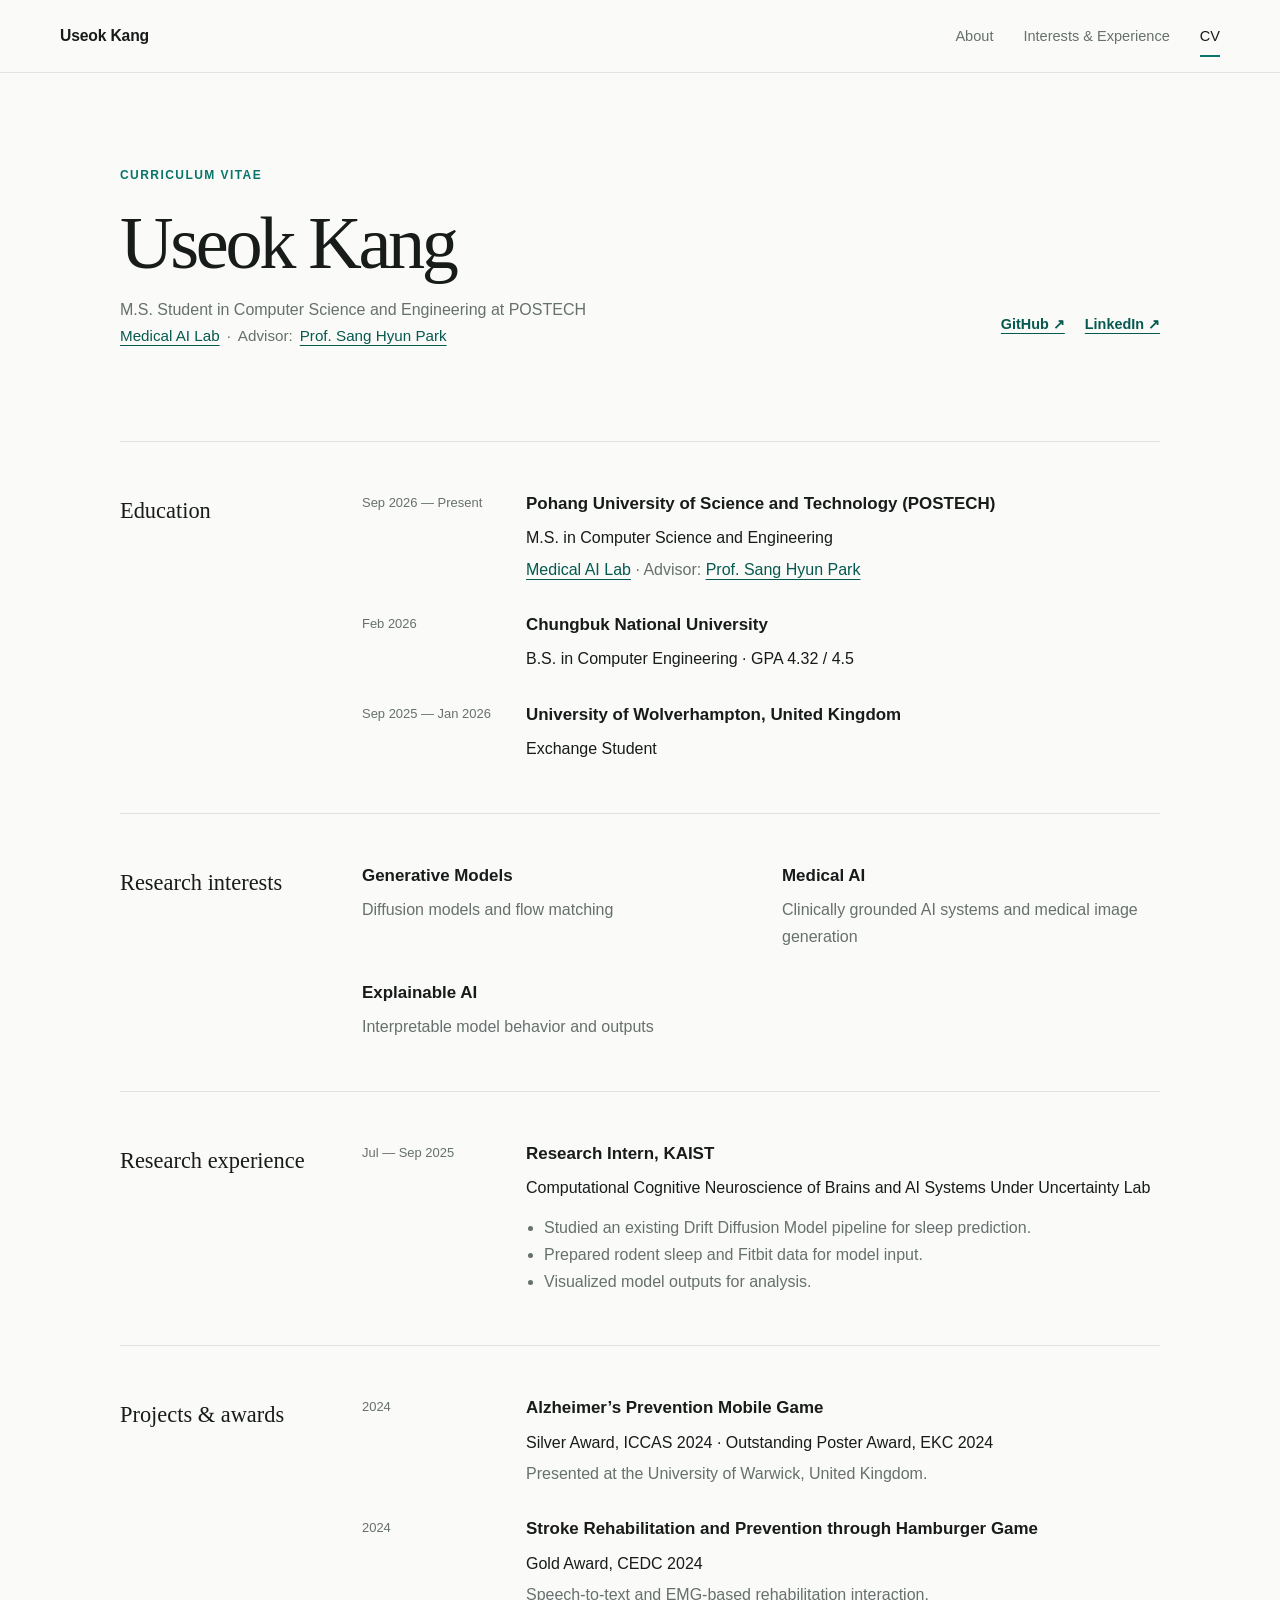
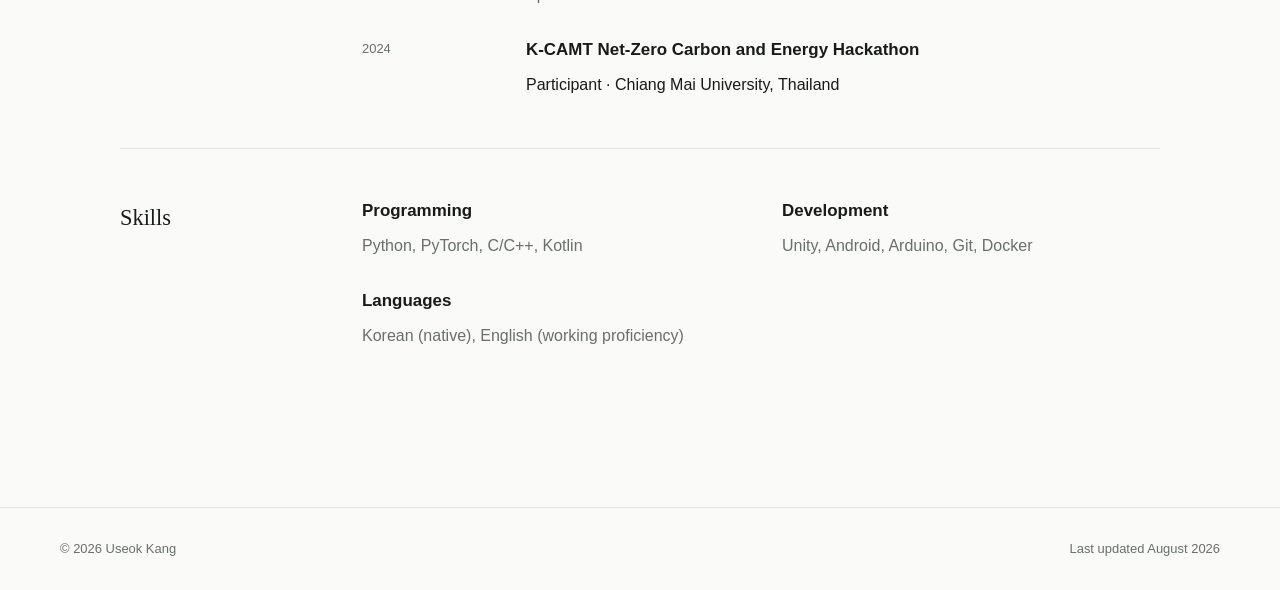
==== commit a5d02d8a: "Refocus portfolio on confirmed experience and evolving interests" ====
--- a/academic.html
+++ b/academic.html
@@ -3,7 +3,7 @@
 <head>
     <meta charset="utf-8">
     <meta name="viewport" content="width=device-width, initial-scale=1">
-    <meta name="description" content="Curriculum vitae of Useok Kang, an M.S. student at POSTECH working in medical AI.">
+    <meta name="description" content="Curriculum vitae of Useok Kang, an M.S. student at POSTECH.">
     <title>Curriculum Vitae | Useok Kang</title>
     <link rel="stylesheet" href="css/style.css">
 </head>
@@ -15,7 +15,7 @@
             <a class="wordmark" href="index.html" aria-label="Useok Kang home">Useok Kang</a>
             <nav class="nav-links" aria-label="Primary navigation">
                 <a href="index.html">About</a>
-                <a href="research.html">Research</a>
+                <a href="research.html">Interests &amp; Experience</a>
                 <a href="academic.html" aria-current="page">CV</a>
             </nav>
         </div>
@@ -26,7 +26,13 @@
             <div>
                 <p class="eyebrow">Curriculum vitae</p>
                 <h1>Useok Kang</h1>
-                <p>M.S. Student in Computer Science and Engineering, POSTECH</p>
+                <p>M.S. Student in Computer Science and Engineering at POSTECH</p>
+                <p class="affiliation compact">
+                    <a href="https://medicalai.postech.ac.kr/home" target="_blank" rel="noreferrer">Medical AI Lab</a>
+                    <span aria-hidden="true">·</span>
+                    Advisor:
+                    <a href="https://scholar.google.com/citations?user=PHLTD4sAAAAJ&amp;hl=en" target="_blank" rel="noreferrer">Prof. Sang Hyun Park</a>
+                </p>
             </div>
             <div class="cv-links">
                 <a href="https://github.com/MuHaRVEY" target="_blank" rel="noreferrer">GitHub ↗</a>
@@ -38,22 +44,22 @@
             <h2>Education</h2>
             <div class="cv-entries">
                 <article class="cv-entry">
-                    <div class="cv-date">2026 — Present</div>
+                    <div class="cv-date">Sep 2026 — Present</div>
                     <div>
                         <h3>Pohang University of Science and Technology (POSTECH)</h3>
                         <p>M.S. in Computer Science and Engineering</p>
-                        <p class="muted">Research: generative modeling and clinically grounded medical AI</p>
+                        <p class="muted"><a href="https://medicalai.postech.ac.kr/home" target="_blank" rel="noreferrer">Medical AI Lab</a> · Advisor: <a href="https://scholar.google.com/citations?user=PHLTD4sAAAAJ&amp;hl=en" target="_blank" rel="noreferrer">Prof. Sang Hyun Park</a></p>
                     </div>
                 </article>
                 <article class="cv-entry">
-                    <div class="cv-date">2022 — 2026</div>
+                    <div class="cv-date">Feb 2026</div>
                     <div>
                         <h3>Chungbuk National University</h3>
                         <p>B.S. in Computer Engineering · GPA 4.32 / 4.5</p>
                     </div>
                 </article>
                 <article class="cv-entry">
-                    <div class="cv-date">2025 — 2026</div>
+                    <div class="cv-date">Sep 2025 — Jan 2026</div>
                     <div>
                         <h3>University of Wolverhampton, United Kingdom</h3>
                         <p>Exchange Student</p>
@@ -63,28 +69,26 @@
         </section>
 
         <section class="cv-section">
+            <h2>Research interests</h2>
+            <div class="skills-list">
+                <div><h3>Generative Models</h3><p>Diffusion models and flow matching</p></div>
+                <div><h3>Medical AI</h3><p>Clinically grounded AI systems and medical image generation</p></div>
+                <div><h3>Explainable AI</h3><p>Interpretable model behavior and outputs</p></div>
+            </div>
+        </section>
+
+        <section class="cv-section">
             <h2>Research experience</h2>
             <div class="cv-entries">
-                <article class="cv-entry">
-                    <div class="cv-date">2026 — Present</div>
-                    <div>
-                        <h3>Graduate Research, POSTECH</h3>
-                        <p>Expert-informed counterfactual brain MRI generation</p>
-                        <ul>
-                            <li>Study diffusion and flow-matching models for clinically conditioned medical image generation.</li>
-                            <li>Develop structured input forms that map clinician knowledge to region-wise anatomical priors.</li>
-                            <li>Evaluate subject preservation, anatomical change, and longitudinal consistency.</li>
-                        </ul>
-                    </div>
-                </article>
                 <article class="cv-entry">
                     <div class="cv-date">Jul — Sep 2025</div>
                     <div>
                         <h3>Research Intern, KAIST</h3>
                         <p>Computational Cognitive Neuroscience of Brains and AI Systems Under Uncertainty Lab</p>
                         <ul>
-                            <li>Studied an existing Drift Diffusion Model pipeline for human sleep prediction.</li>
-                            <li>Prepared rodent sleep and Fitbit data for model input and visualized model outputs.</li>
+                            <li>Studied an existing Drift Diffusion Model pipeline for sleep prediction.</li>
+                            <li>Prepared rodent sleep and Fitbit data for model input.</li>
+                            <li>Visualized model outputs for analysis.</li>
                         </ul>
                     </div>
                 </article>
@@ -92,27 +96,29 @@
         </section>
 
         <section class="cv-section">
-            <h2>Selected projects &amp; awards</h2>
+            <h2>Projects &amp; awards</h2>
             <div class="cv-entries">
                 <article class="cv-entry">
                     <div class="cv-date">2024</div>
                     <div>
-                        <h3>Outstanding Poster Award · EKC 2024</h3>
-                        <p>Alzheimer’s Prevention Mobile Game App using AI and Self-Reflection</p>
+                        <h3>Alzheimer’s Prevention Mobile Game</h3>
+                        <p>Silver Award, ICCAS 2024 · Outstanding Poster Award, EKC 2024</p>
+                        <p class="muted">Presented at the University of Warwick, United Kingdom.</p>
                     </div>
                 </article>
                 <article class="cv-entry">
                     <div class="cv-date">2024</div>
                     <div>
-                        <h3>Gold Award · CEDC 2024</h3>
-                        <p>Stroke Rehabilitation and Prevention through Hamburger Game</p>
+                        <h3>Stroke Rehabilitation and Prevention through Hamburger Game</h3>
+                        <p>Gold Award, CEDC 2024</p>
+                        <p class="muted">Speech-to-text and EMG-based rehabilitation interaction.</p>
                     </div>
                 </article>
                 <article class="cv-entry">
                     <div class="cv-date">2024</div>
                     <div>
-                        <h3>Silver Award · ICCAS 2024</h3>
-                        <p>Alzheimer’s Prevention Mobile Game App using AI and Self-Reflection</p>
+                        <h3>K-CAMT Net-Zero Carbon and Energy Hackathon</h3>
+                        <p>Participant · Chiang Mai University, Thailand</p>
                     </div>
                 </article>
             </div>
@@ -121,9 +127,8 @@
         <section class="cv-section">
             <h2>Skills</h2>
             <div class="skills-list">
-                <div><h3>Research</h3><p>Diffusion models, flow matching, counterfactual reasoning, medical image analysis</p></div>
                 <div><h3>Programming</h3><p>Python, PyTorch, C/C++, Kotlin</p></div>
-                <div><h3>Tools</h3><p>Docker, Git, Linux, NiBabel, medical image preprocessing</p></div>
+                <div><h3>Development</h3><p>Unity, Android, Arduino, Git, Docker</p></div>
                 <div><h3>Languages</h3><p>Korean (native), English (working proficiency)</p></div>
             </div>
         </section>
--- a/css/style.css
+++ b/css/style.css
@@ -1,22 +1,18 @@
 :root {
-    --bg: #f7f7f3;
+    --bg: #fafaf8;
     --surface: #ffffff;
-    --ink: #17211f;
-    --muted: #64706d;
-    --line: #d9dedb;
-    --accent: #0a6b61;
-    --accent-dark: #07544d;
-    --soft: #e9f1ee;
-    --max-width: 1120px;
-}
-
-* {
-    box-sizing: border-box;
-}
-
-html {
-    scroll-behavior: smooth;
-}
+    --ink: #171b1a;
+    --muted: #66706d;
+    --line: #dfe3e1;
+    --accent: #08756a;
+    --accent-dark: #05594f;
+    --soft: #eaf3f0;
+    --max-width: 1160px;
+}
+
+* { box-sizing: border-box; }
+
+html { scroll-behavior: smooth; }
 
 body {
     margin: 0;
@@ -24,7 +20,7 @@
     color: var(--ink);
     font-family: Inter, Pretendard, -apple-system, BlinkMacSystemFont, "Segoe UI", sans-serif;
     font-size: 16px;
-    line-height: 1.65;
+    line-height: 1.7;
     -webkit-font-smoothing: antialiased;
 }
 
@@ -34,9 +30,7 @@
     text-underline-offset: 4px;
 }
 
-img {
-    max-width: 100%;
-}
+img { max-width: 100%; }
 
 .container {
     width: min(var(--max-width), calc(100% - 48px));
@@ -53,16 +47,14 @@
     color: #fff;
 }
 
-.skip-link:focus {
-    left: 12px;
-}
+.skip-link:focus { left: 12px; }
 
 .site-header {
     position: sticky;
     top: 0;
     z-index: 100;
-    background: color-mix(in srgb, var(--bg) 92%, transparent);
-    border-bottom: 1px solid color-mix(in srgb, var(--line) 75%, transparent);
+    background: rgba(250, 250, 248, 0.92);
+    border-bottom: 1px solid rgba(223, 227, 225, 0.9);
     backdrop-filter: blur(12px);
 }
 
@@ -74,9 +66,8 @@
 }
 
 .wordmark {
-    color: var(--ink);
     font-size: 0.98rem;
-    font-weight: 700;
+    font-weight: 720;
     letter-spacing: -0.01em;
     text-decoration: none;
 }
@@ -90,15 +81,13 @@
 .nav-links a {
     position: relative;
     color: var(--muted);
-    font-size: 0.93rem;
-    font-weight: 500;
+    font-size: 0.91rem;
+    font-weight: 520;
     text-decoration: none;
 }
 
 .nav-links a:hover,
-.nav-links a[aria-current="page"] {
-    color: var(--ink);
-}
+.nav-links a[aria-current="page"] { color: var(--ink); }
 
 .nav-links a[aria-current="page"]::after {
     content: "";
@@ -110,337 +99,255 @@
     background: var(--accent);
 }
 
-.hero {
-    min-height: 690px;
-    padding-block: 100px 96px;
-    display: grid;
-    grid-template-columns: minmax(0, 1.5fr) minmax(250px, 0.65fr);
-    align-items: center;
-    gap: 88px;
-}
-
 .eyebrow,
 .section-index,
-.project-year,
-.statement-label,
-.interest-number {
+.card-index,
+.year {
     margin: 0;
     color: var(--accent);
     font-size: 0.75rem;
-    font-weight: 700;
+    font-weight: 720;
     letter-spacing: 0.12em;
     text-transform: uppercase;
 }
 
-.hero h1 {
-    margin: 16px 0 12px;
-    font-size: clamp(3.5rem, 8vw, 6.6rem);
-    line-height: 0.95;
+.profile-hero { padding-block: 92px 100px; }
+
+.profile-heading { margin-bottom: 46px; }
+
+.profile-heading h1 {
+    margin: 12px 0 10px;
+    font-size: clamp(3.4rem, 7vw, 6.2rem);
+    font-weight: 350;
     letter-spacing: -0.065em;
-}
-
-.hero-role {
-    max-width: 720px;
-    margin: 22px 0 0;
-    font-family: Georgia, "Times New Roman", serif;
-    font-size: clamp(1.45rem, 3vw, 2.15rem);
-    line-height: 1.3;
-}
-
-.hero-description {
-    max-width: 680px;
+    line-height: 0.98;
+}
+
+.profile-heading h1 strong { font-weight: 760; }
+
+.role {
     margin: 24px 0 0;
-    color: var(--muted);
-    font-size: 1.05rem;
-}
-
-.actions {
+    font-family: Georgia, "Times New Roman", serif;
+    font-size: clamp(1.3rem, 2.7vw, 2rem);
+    line-height: 1.35;
+}
+
+.affiliation {
     display: flex;
     flex-wrap: wrap;
-    gap: 12px;
-    margin-top: 34px;
-}
-
-.button {
-    display: inline-flex;
-    min-height: 46px;
-    padding: 11px 18px;
-    align-items: center;
-    justify-content: center;
-    border: 1px solid var(--ink);
-    font-size: 0.91rem;
-    font-weight: 650;
-    text-decoration: none;
-    transition: background 180ms ease, color 180ms ease, border-color 180ms ease;
-}
-
-.button-primary {
-    background: var(--ink);
-    color: #fff;
-}
-
-.button-primary:hover {
-    background: var(--accent-dark);
-    border-color: var(--accent-dark);
-}
-
-.button-secondary:hover {
-    background: var(--surface);
-    border-color: var(--accent);
-    color: var(--accent-dark);
-}
-
-.text-links {
-    display: flex;
-    gap: 20px;
-    margin-top: 24px;
-}
-
-.text-links a,
+    gap: 7px;
+    margin: 10px 0 0;
+    color: var(--muted);
+}
+
+.affiliation a,
+.story-copy a,
+.cv-entry a { color: var(--accent-dark); }
+
+.affiliation.compact {
+    margin-top: 8px;
+    font-size: 0.95rem;
+}
+
+.profile-layout {
+    display: grid;
+    grid-template-columns: minmax(270px, 0.72fr) minmax(0, 1.55fr);
+    gap: 62px;
+    align-items: start;
+}
+
+.portrait-wrap { margin: 0; }
+
+.portrait {
+    width: 100%;
+    max-height: 520px;
+    aspect-ratio: 4 / 5;
+    display: block;
+    object-fit: cover;
+    object-position: center 24%;
+    border: 1px solid var(--line);
+    box-shadow: 0 18px 45px rgba(23, 27, 26, 0.1);
+    filter: saturate(0.88) contrast(1.01);
+}
+
+.portrait-wrap figcaption {
+    margin-top: 10px;
+    color: var(--muted);
+    font-size: 0.75rem;
+    letter-spacing: 0.07em;
+    text-transform: uppercase;
+}
+
+.story-copy h2 {
+    margin: 0 0 16px;
+    font-family: Georgia, "Times New Roman", serif;
+    font-size: 1.25rem;
+    font-weight: 500;
+}
+
+.story-copy p {
+    margin: 0 0 20px;
+    color: var(--muted);
+    font-size: 1.03rem;
+}
+
+.story-copy .story-lead {
+    color: var(--ink);
+    font-family: Georgia, "Times New Roman", serif;
+    font-size: clamp(1.45rem, 2.8vw, 2rem);
+    line-height: 1.42;
+}
+
+.profile-links {
+    display: flex;
+    flex-wrap: wrap;
+    gap: 22px;
+    margin-top: 28px;
+    padding-top: 24px;
+    border-top: 1px solid var(--line);
+}
+
+.profile-links a,
 .inline-link {
     color: var(--accent-dark);
     font-size: 0.9rem;
-    font-weight: 650;
-}
-
-.portrait-wrap {
-    margin: 0;
-}
-
-.portrait {
-    width: 100%;
-    aspect-ratio: 4 / 5;
-    display: block;
-    object-fit: cover;
-    object-position: center 25%;
-    border: 1px solid var(--line);
-    filter: saturate(0.82) contrast(1.02);
-}
-
-.portrait-wrap figcaption {
-    margin-top: 10px;
-    color: var(--muted);
-    font-size: 0.76rem;
-    letter-spacing: 0.06em;
-    text-transform: uppercase;
+    font-weight: 680;
 }
 
 .section {
-    padding-block: 88px;
+    padding-block: 84px;
     display: grid;
     grid-template-columns: 210px minmax(0, 1fr);
-    gap: 72px;
+    gap: 70px;
     border-top: 1px solid var(--line);
 }
 
 .section-heading h2 {
     margin: 10px 0 0;
     font-family: Georgia, "Times New Roman", serif;
-    font-size: 1.75rem;
+    font-size: 1.7rem;
     font-weight: 500;
-    line-height: 1.2;
-}
-
-.about-grid {
-    display: grid;
-    grid-template-columns: minmax(0, 1fr) minmax(0, 1fr);
-    gap: 64px;
-}
-
-.lead {
-    margin: 0;
-    font-family: Georgia, "Times New Roman", serif;
-    font-size: clamp(1.45rem, 2.7vw, 2rem);
-    line-height: 1.35;
-}
-
-.body-copy p {
-    margin: 0 0 18px;
-    color: var(--muted);
-}
-
-.interest-list {
+    line-height: 1.25;
+}
+
+.interest-grid {
     display: grid;
     grid-template-columns: repeat(3, 1fr);
-    gap: 36px;
-}
-
-.interest-item {
+    gap: 28px;
+}
+
+.interest-card,
+.exploration-list article {
     padding-top: 18px;
     border-top: 2px solid var(--ink);
 }
 
-.interest-item h3 {
-    margin: 28px 0 10px;
-    font-size: 1.1rem;
-}
-
-.interest-item p:last-child {
-    margin: 0;
-    color: var(--muted);
-    font-size: 0.94rem;
-}
-
-.project-list {
-    border-top: 1px solid var(--line);
-}
-
-.project-row {
-    padding-block: 30px;
-    display: grid;
-    grid-template-columns: minmax(220px, 0.9fr) minmax(0, 1.1fr);
-    gap: 44px;
-    border-bottom: 1px solid var(--line);
-}
-
-.project-row h3,
-.timeline-item h3,
-.feature-project h3,
+.interest-card h3,
+.exploration-list h3,
+.experience-row h3,
+.project-card h3,
 .cv-entry h3,
 .skills-list h3 {
-    margin: 7px 0 0;
+    margin: 24px 0 9px;
     font-size: 1.06rem;
     line-height: 1.4;
 }
 
-.project-row > p {
-    margin: 0;
-    color: var(--muted);
-}
-
-.project-list .inline-link {
+.interest-card p:last-child,
+.exploration-list article p:last-child {
+    margin: 0;
+    color: var(--muted);
+    font-size: 0.93rem;
+}
+
+.experience-list { border-top: 1px solid var(--line); }
+
+.experience-row {
+    padding-block: 30px;
+    display: grid;
+    grid-template-columns: minmax(170px, 0.65fr) minmax(0, 1.35fr);
+    gap: 42px;
+    border-bottom: 1px solid var(--line);
+}
+
+.experience-row h3 { margin-top: 0; }
+
+.experience-row > div:last-child > p {
+    max-width: 690px;
+    margin: 8px 0 0;
+    color: var(--muted);
+}
+
+.award {
+    margin: 5px 0 0;
+    color: var(--muted);
+    font-size: 0.78rem;
+}
+
+.experience-list .inline-link {
     display: inline-block;
-    margin-top: 28px;
-}
-
-.page-main {
-    padding-block: 96px 110px;
-}
+    margin-top: 26px;
+}
+
+.page-main { padding-block: 92px 108px; }
 
 .page-intro {
     max-width: 920px;
-    margin-bottom: 96px;
+    margin-bottom: 92px;
 }
 
 .page-intro h1 {
-    max-width: 880px;
+    max-width: 900px;
     margin: 18px 0 24px;
     font-family: Georgia, "Times New Roman", serif;
-    font-size: clamp(2.7rem, 6vw, 5.2rem);
+    font-size: clamp(2.6rem, 5.8vw, 5rem);
     font-weight: 500;
     letter-spacing: -0.045em;
-    line-height: 1.05;
+    line-height: 1.08;
 }
 
 .page-intro > p:last-child {
-    max-width: 700px;
-    margin: 0;
-    color: var(--muted);
-    font-size: 1.08rem;
-}
-
-.research-statement {
-    margin-bottom: 96px;
-    padding: 42px 48px;
-    background: var(--ink);
-    color: #fff;
-}
-
-.research-statement .statement-label {
-    color: #9ed5ce;
-}
-
-.research-statement blockquote {
-    max-width: 900px;
-    margin: 20px 0 0;
-    font-family: Georgia, "Times New Roman", serif;
-    font-size: clamp(1.6rem, 3.2vw, 2.6rem);
-    line-height: 1.3;
-}
-
-.feature-project {
-    padding: 38px;
+    max-width: 720px;
+    margin: 0;
+    color: var(--muted);
+    font-size: 1.07rem;
+}
+
+.exploration-list {
+    display: grid;
+    grid-template-columns: repeat(3, 1fr);
+    gap: 28px;
+}
+
+.project-cards { display: grid; gap: 22px; }
+
+.project-card {
+    padding: 32px;
     background: var(--surface);
     border: 1px solid var(--line);
 }
 
-.feature-header {
+.project-topline {
     display: flex;
     justify-content: space-between;
-    gap: 24px;
-}
-
-.feature-project h3 {
-    font-family: Georgia, "Times New Roman", serif;
-    font-size: 1.85rem;
+    gap: 20px;
+}
+
+.project-card h3 {
+    margin-top: 16px;
+    font-family: Georgia, "Times New Roman", serif;
+    font-size: 1.55rem;
     font-weight: 500;
 }
 
-.status {
-    height: fit-content;
-    padding: 5px 10px;
-    background: var(--soft);
-    color: var(--accent-dark);
-    font-size: 0.73rem;
-    font-weight: 700;
-    letter-spacing: 0.07em;
-    text-transform: uppercase;
-}
-
-.feature-summary {
+.project-card > p {
     max-width: 760px;
-    margin: 24px 0 0;
-    color: var(--muted);
-    font-size: 1.02rem;
-}
-
-.research-grid {
-    margin-top: 36px;
-    padding-top: 28px;
-    display: grid;
-    grid-template-columns: repeat(2, 1fr);
-    gap: 30px 42px;
-    border-top: 1px solid var(--line);
-}
-
-.research-grid h4 {
-    margin: 0 0 7px;
-    font-size: 0.83rem;
-    letter-spacing: 0.05em;
-    text-transform: uppercase;
-}
-
-.research-grid p {
-    margin: 0;
-    color: var(--muted);
-    font-size: 0.92rem;
-}
-
-.timeline-list {
-    border-top: 1px solid var(--line);
-}
-
-.timeline-item {
-    padding-block: 34px;
-    display: grid;
-    grid-template-columns: 120px 1fr;
-    gap: 24px;
-    border-bottom: 1px solid var(--line);
-}
-
-.timeline-item h3 {
-    margin-top: 0;
-    font-size: 1.14rem;
-}
-
-.timeline-item div > p {
-    max-width: 700px;
-    margin: 10px 0 0;
+    margin: 12px 0 0;
     color: var(--muted);
 }
 
 .tag-list {
-    margin: 18px 0 0;
+    margin: 20px 0 0;
     padding: 0;
     display: flex;
     flex-wrap: wrap;
@@ -450,14 +357,12 @@
 
 .tag-list li {
     padding: 5px 9px;
-    border: 1px solid var(--line);
-    color: var(--muted);
-    font-size: 0.76rem;
-}
-
-.cv-page {
-    max-width: 1040px;
-}
+    background: var(--soft);
+    color: var(--accent-dark);
+    font-size: 0.75rem;
+}
+
+.cv-page { max-width: 1040px; }
 
 .cv-intro {
     max-width: none;
@@ -467,11 +372,9 @@
     gap: 40px;
 }
 
-.cv-intro h1 {
-    margin-bottom: 12px;
-}
-
-.cv-intro > div > p:last-child {
+.cv-intro h1 { margin-bottom: 12px; }
+
+.cv-intro > div > p:not(.eyebrow) {
     margin: 0;
     color: var(--muted);
 }
@@ -486,55 +389,46 @@
 .cv-links a {
     color: var(--accent-dark);
     font-size: 0.9rem;
-    font-weight: 650;
+    font-weight: 680;
 }
 
 .cv-section {
-    padding-block: 52px;
+    padding-block: 50px;
     display: grid;
     grid-template-columns: 190px minmax(0, 1fr);
-    gap: 54px;
+    gap: 52px;
     border-top: 1px solid var(--line);
 }
 
 .cv-section > h2 {
     margin: 0;
     font-family: Georgia, "Times New Roman", serif;
-    font-size: 1.45rem;
+    font-size: 1.4rem;
     font-weight: 500;
 }
 
 .cv-entry {
     padding: 0 0 30px;
     display: grid;
-    grid-template-columns: 125px minmax(0, 1fr);
+    grid-template-columns: 140px minmax(0, 1fr);
     gap: 24px;
 }
 
-.cv-entry:last-child {
-    padding-bottom: 0;
-}
+.cv-entry:last-child { padding-bottom: 0; }
 
 .cv-date {
     color: var(--muted);
-    font-size: 0.82rem;
-}
-
-.cv-entry h3 {
-    margin-top: 0;
-}
-
-.cv-entry p {
-    margin: 4px 0 0;
-}
-
-.cv-entry .muted,
-.muted {
-    color: var(--muted);
-}
+    font-size: 0.81rem;
+}
+
+.cv-entry h3 { margin-top: 0; }
+
+.cv-entry p { margin: 4px 0 0; }
+
+.muted { color: var(--muted); }
 
 .cv-entry ul {
-    margin: 13px 0 0;
+    margin: 12px 0 0;
     padding-left: 18px;
     color: var(--muted);
 }
@@ -542,12 +436,10 @@
 .skills-list {
     display: grid;
     grid-template-columns: repeat(2, 1fr);
-    gap: 32px 44px;
-}
-
-.skills-list h3 {
-    margin-top: 0;
-}
+    gap: 30px 42px;
+}
+
+.skills-list h3 { margin-top: 0; }
 
 .skills-list p {
     margin: 5px 0 0;
@@ -555,7 +447,7 @@
 }
 
 .site-footer {
-    padding-block: 32px;
+    padding-block: 30px;
     border-top: 1px solid var(--line);
 }
 
@@ -568,146 +460,49 @@
 .footer-inner p {
     margin: 0;
     color: var(--muted);
-    font-size: 0.82rem;
-}
-
-.footer-inner a {
-    color: var(--accent-dark);
-}
+    font-size: 0.81rem;
+}
+
+.footer-inner a { color: var(--accent-dark); }
 
 @media (max-width: 900px) {
-    .hero {
-        min-height: auto;
-        grid-template-columns: 1fr 230px;
-        gap: 48px;
-    }
-
-    .section {
-        grid-template-columns: 150px minmax(0, 1fr);
-        gap: 42px;
-    }
-
-    .about-grid,
-    .interest-list {
-        grid-template-columns: 1fr;
-        gap: 32px;
-    }
-
-    .interest-item {
-        display: grid;
-        grid-template-columns: 48px minmax(180px, 0.6fr) 1fr;
-        gap: 18px;
-        align-items: start;
-    }
-
-    .interest-item h3 {
-        margin: 0;
-    }
-
-    .cv-section {
-        grid-template-columns: 150px minmax(0, 1fr);
-    }
+    .profile-layout { grid-template-columns: minmax(230px, 0.65fr) minmax(0, 1.35fr); gap: 42px; }
+    .section { grid-template-columns: 150px minmax(0, 1fr); gap: 42px; }
+    .interest-grid,
+    .exploration-list { grid-template-columns: 1fr; }
+    .interest-card,
+    .exploration-list article { display: grid; grid-template-columns: 46px minmax(180px, 0.55fr) 1fr; gap: 18px; }
+    .interest-card h3,
+    .exploration-list h3 { margin: 0; }
+    .cv-section { grid-template-columns: 150px minmax(0, 1fr); }
 }
 
 @media (max-width: 680px) {
-    .container {
-        width: min(100% - 32px, var(--max-width));
-    }
-
-    .nav-inner {
-        min-height: 62px;
-    }
-
-    .nav-links {
-        gap: 18px;
-    }
-
-    .hero {
-        padding-block: 68px 72px;
-        grid-template-columns: 1fr;
-    }
-
-    .hero h1 {
-        font-size: clamp(3.3rem, 18vw, 5rem);
-    }
-
-    .portrait-wrap {
-        max-width: 270px;
-    }
-
-    .section {
-        padding-block: 62px;
-        grid-template-columns: 1fr;
-        gap: 32px;
-    }
-
-    .interest-item,
-    .project-row,
-    .timeline-item {
-        grid-template-columns: 1fr;
-        gap: 14px;
-    }
-
-    .project-row {
-        padding-block: 25px;
-    }
-
-    .page-main {
-        padding-block: 68px 82px;
-    }
-
-    .page-intro {
-        margin-bottom: 64px;
-    }
-
-    .research-statement {
-        margin-bottom: 64px;
-        padding: 30px 24px;
-    }
-
-    .feature-project {
-        padding: 26px 22px;
-    }
-
-    .feature-header,
+    .container { width: min(100% - 32px, var(--max-width)); }
+    .nav-inner { min-height: 64px; align-items: flex-start; padding-block: 18px; gap: 16px; }
+    .nav-links { gap: 15px; flex-wrap: wrap; justify-content: flex-end; }
+    .nav-links a { font-size: 0.78rem; }
+    .profile-hero { padding-block: 64px 72px; }
+    .profile-heading h1 { font-size: clamp(3.2rem, 17vw, 4.8rem); }
+    .profile-layout { grid-template-columns: 1fr; }
+    .portrait-wrap { max-width: 300px; }
+    .section { padding-block: 60px; grid-template-columns: 1fr; gap: 30px; }
+    .interest-card,
+    .exploration-list article,
+    .experience-row { grid-template-columns: 1fr; gap: 12px; }
+    .page-main { padding-block: 66px 80px; }
+    .page-intro { margin-bottom: 64px; }
+    .project-card { padding: 25px 21px; }
+    .project-topline,
     .cv-intro,
-    .footer-inner {
-        align-items: flex-start;
-        flex-direction: column;
-    }
-
-    .research-grid,
-    .skills-list {
-        grid-template-columns: 1fr;
-    }
-
-    .cv-intro {
-        display: flex;
-    }
-
-    .cv-section {
-        grid-template-columns: 1fr;
-        gap: 30px;
-    }
-
-    .cv-entry {
-        grid-template-columns: 1fr;
-        gap: 6px;
-    }
-
-    .cv-links {
-        padding-bottom: 0;
-    }
+    .footer-inner { align-items: flex-start; flex-direction: column; }
+    .cv-intro { display: flex; }
+    .cv-section { grid-template-columns: 1fr; gap: 28px; }
+    .cv-entry { grid-template-columns: 1fr; gap: 6px; }
+    .skills-list { grid-template-columns: 1fr; }
+    .cv-links { padding-bottom: 0; }
 }
 
 @media (prefers-reduced-motion: reduce) {
-    html {
-        scroll-behavior: auto;
-    }
-
-    *,
-    *::before,
-    *::after {
-        transition-duration: 0.01ms !important;
-    }
-}
+    html { scroll-behavior: auto; }
+}
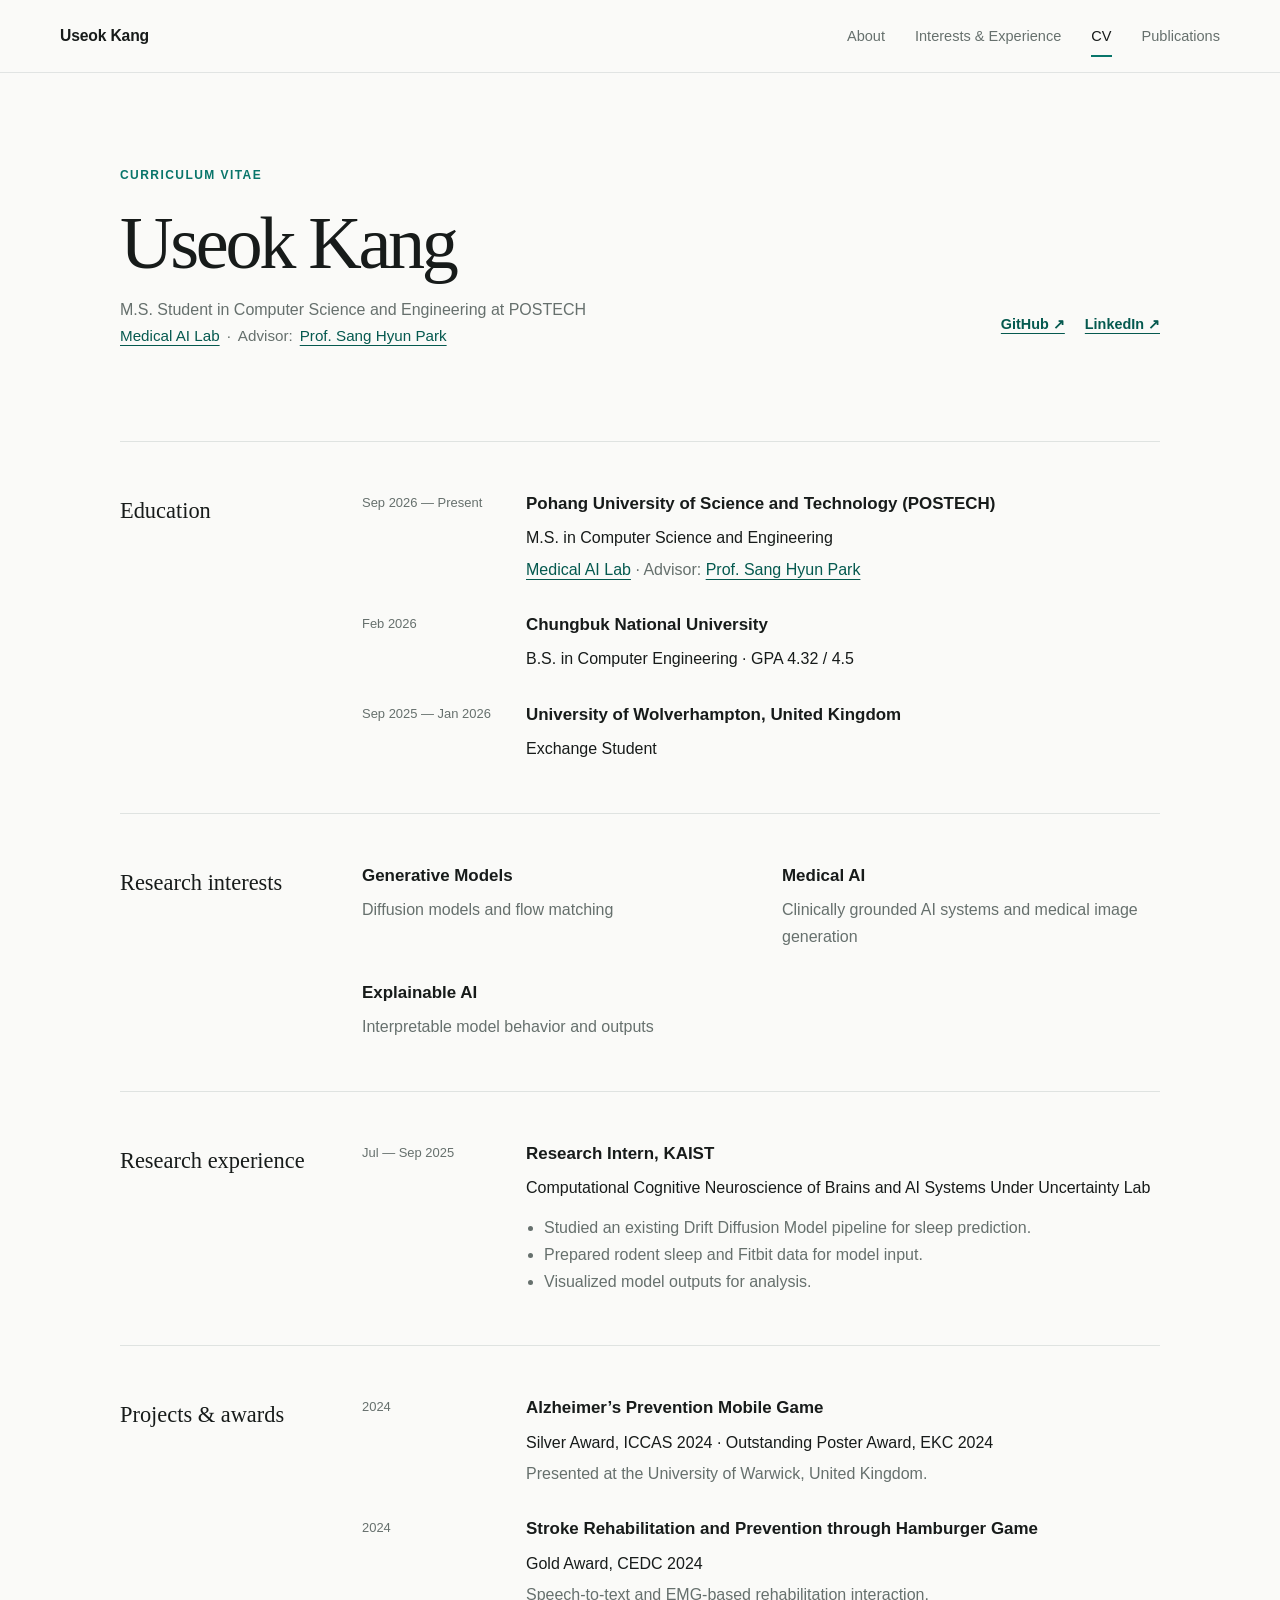
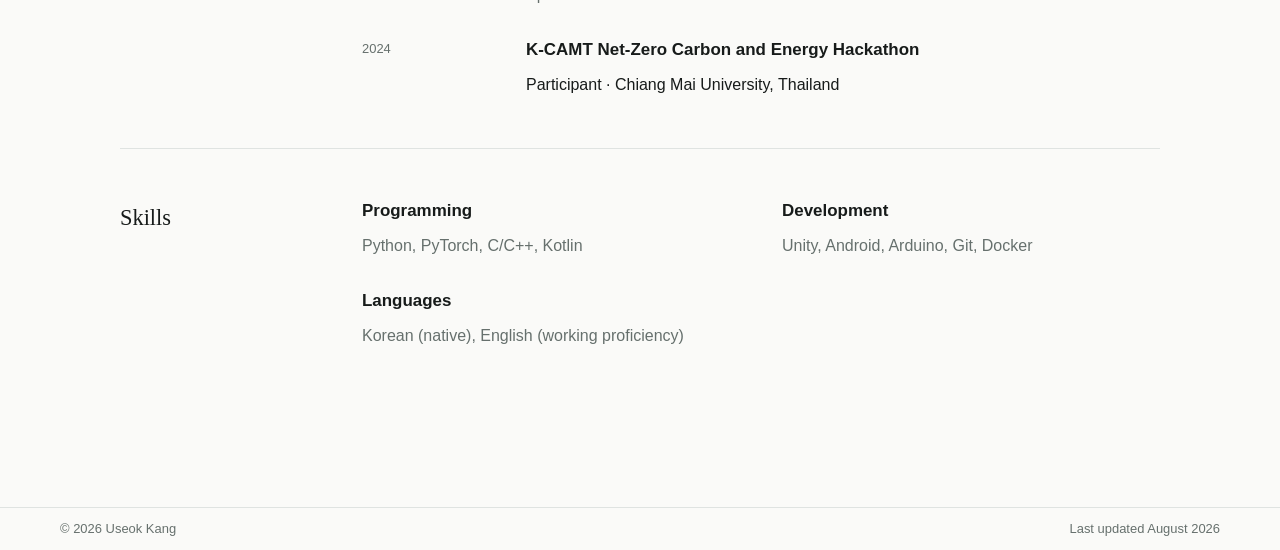
==== commit d47d0ce3: "a: add Publications index" ====
--- a/academic.html
+++ b/academic.html
@@ -17,6 +17,7 @@
                 <a href="index.html">About</a>
                 <a href="research.html">Interests &amp; Experience</a>
                 <a href="academic.html" aria-current="page">CV</a>
+                <a href="publications.html">Publications</a>
             </nav>
         </div>
     </header>
--- a/css/style.css
+++ b/css/style.css
@@ -111,9 +111,13 @@
     text-transform: uppercase;
 }
 
-.profile-hero { padding-block: 92px 100px; }
-
-.profile-heading { margin-bottom: 46px; }
+.profile-hero {
+    padding-block: 48px 20px;
+}
+
+.profile-heading {
+    margin-bottom: 28px;
+}
 
 .profile-heading h1 {
     margin: 12px 0 10px;
@@ -126,7 +130,7 @@
 .profile-heading h1 strong { font-weight: 760; }
 
 .role {
-    margin: 24px 0 0;
+    margin: 0;
     font-family: Georgia, "Times New Roman", serif;
     font-size: clamp(1.3rem, 2.7vw, 2rem);
     line-height: 1.35;
@@ -140,6 +144,7 @@
     color: var(--muted);
 }
 
+.role a,
 .affiliation a,
 .story-copy a,
 .cv-entry a { color: var(--accent-dark); }
@@ -152,7 +157,7 @@
 .profile-layout {
     display: grid;
     grid-template-columns: minmax(270px, 0.72fr) minmax(0, 1.55fr);
-    gap: 62px;
+    gap: 50px;
     align-items: start;
 }
 
@@ -186,7 +191,7 @@
 }
 
 .story-copy p {
-    margin: 0 0 20px;
+    margin: 0 0 16px;
     color: var(--muted);
     font-size: 1.03rem;
 }
@@ -194,7 +199,7 @@
 .story-copy .story-lead {
     color: var(--ink);
     font-family: Georgia, "Times New Roman", serif;
-    font-size: clamp(1.45rem, 2.8vw, 2rem);
+    font-size: clamp(1.2rem, 2.0vw, 1.3rem);
     line-height: 1.42;
 }
 
@@ -202,8 +207,8 @@
     display: flex;
     flex-wrap: wrap;
     gap: 22px;
-    margin-top: 28px;
-    padding-top: 24px;
+    margin-top: 20px;
+    padding-top: 18px;
     border-top: 1px solid var(--line);
 }
 
@@ -447,14 +452,14 @@
 }
 
 .site-footer {
-    padding-block: 30px;
+    padding-block: 10px;
     border-top: 1px solid var(--line);
 }
 
 .footer-inner {
     display: flex;
     justify-content: space-between;
-    gap: 24px;
+    gap: 10px;
 }
 
 .footer-inner p {
